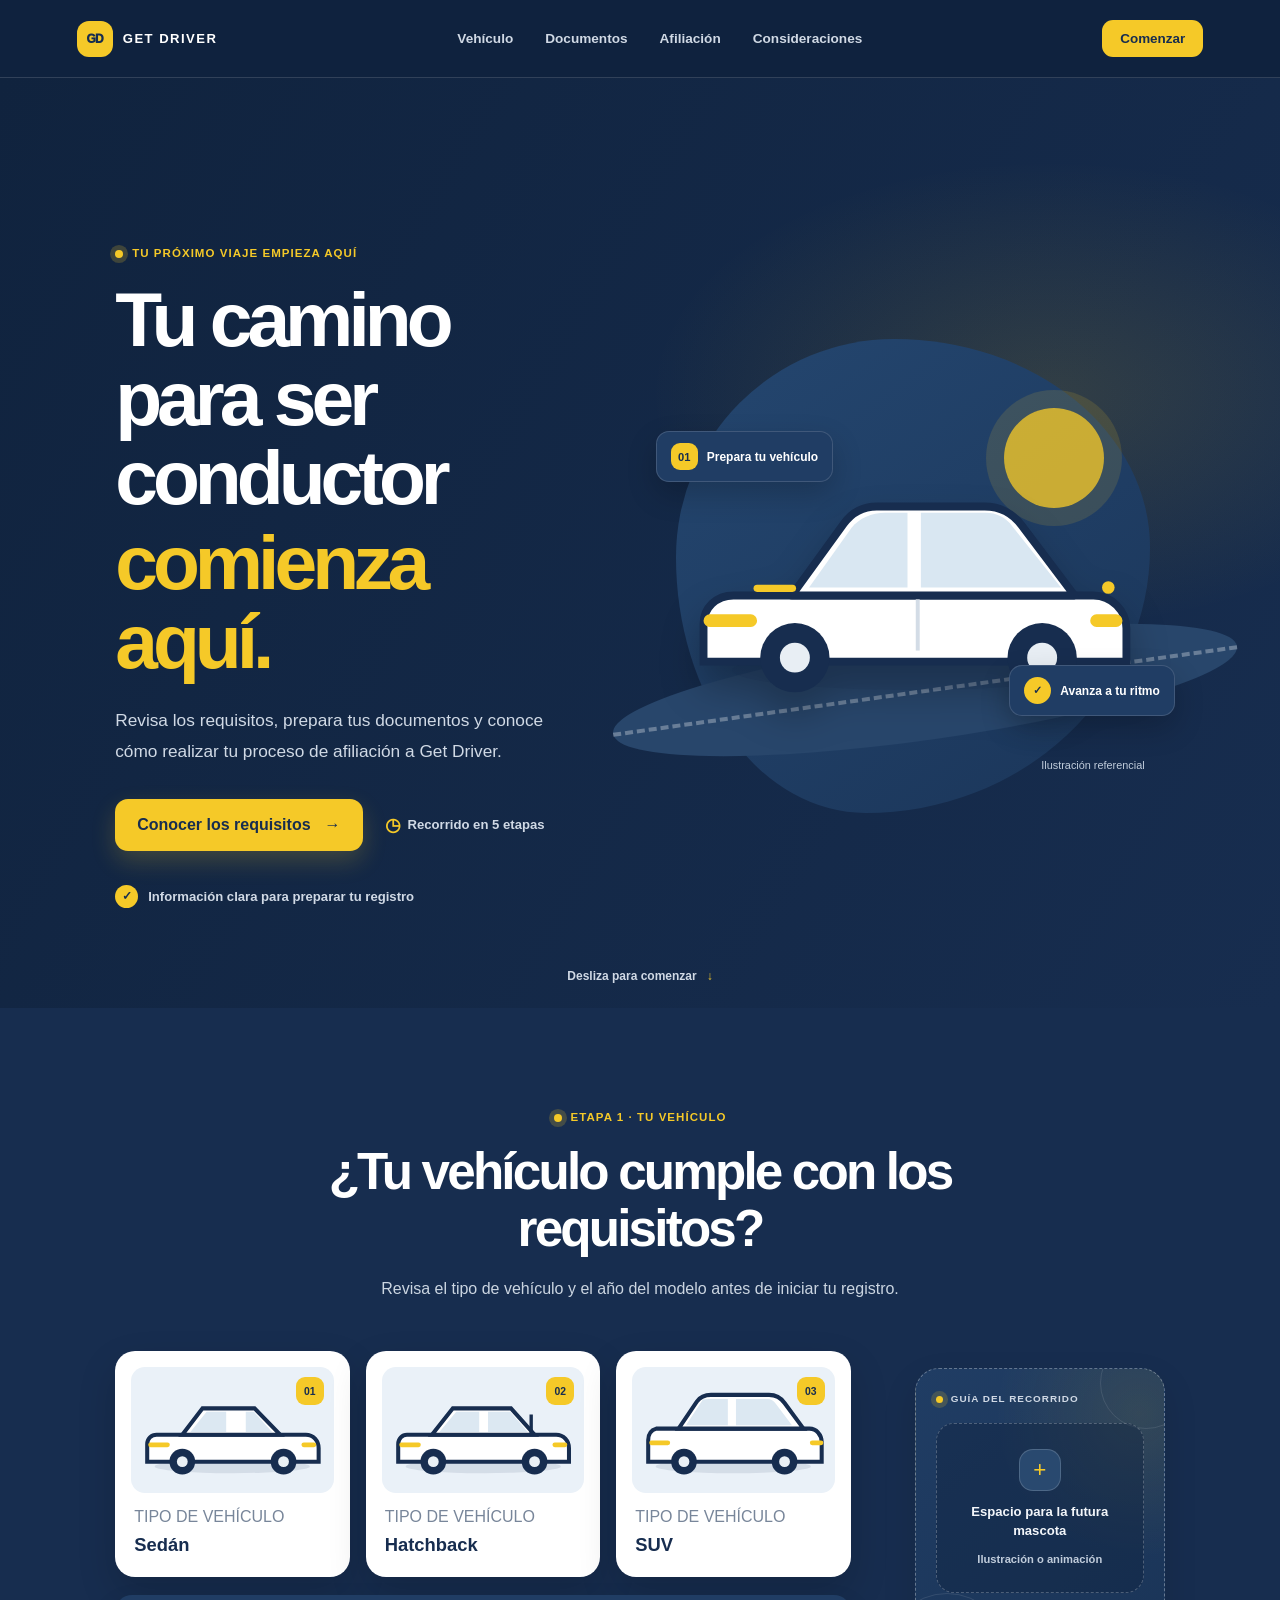
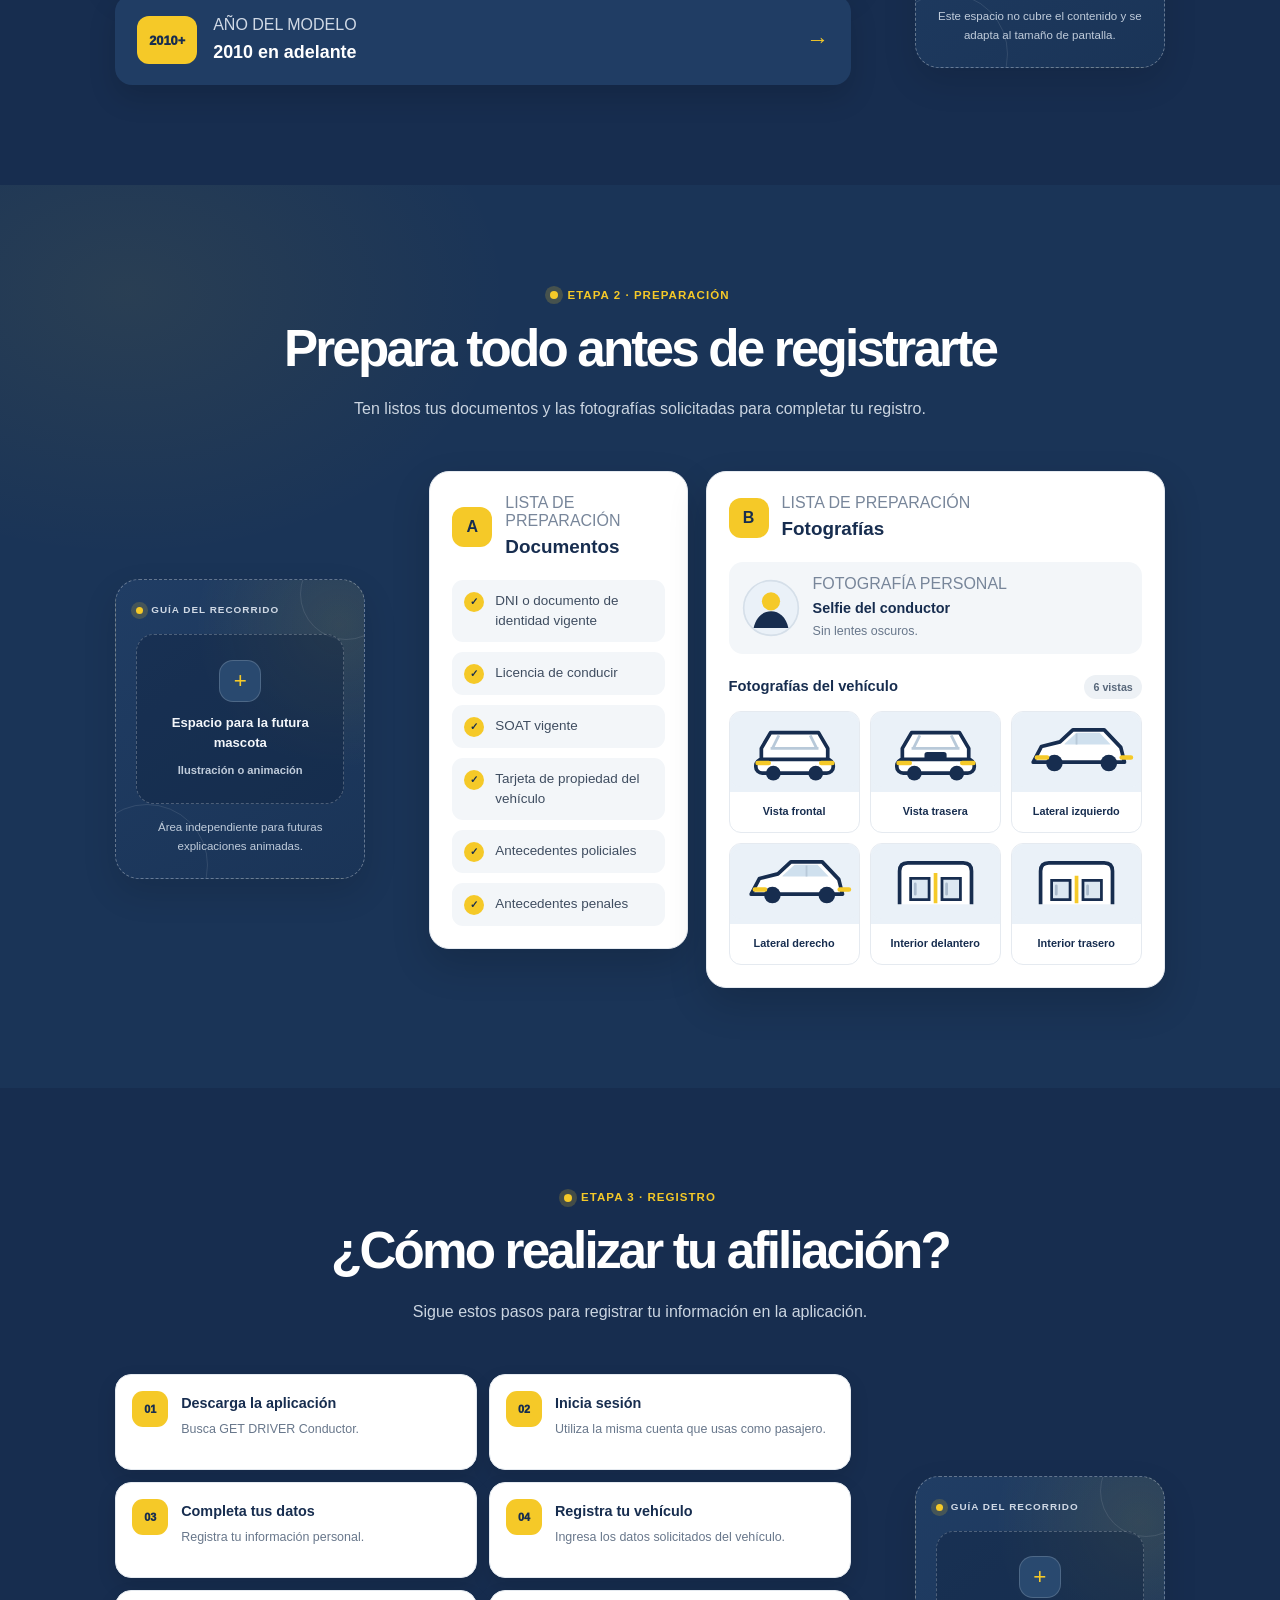
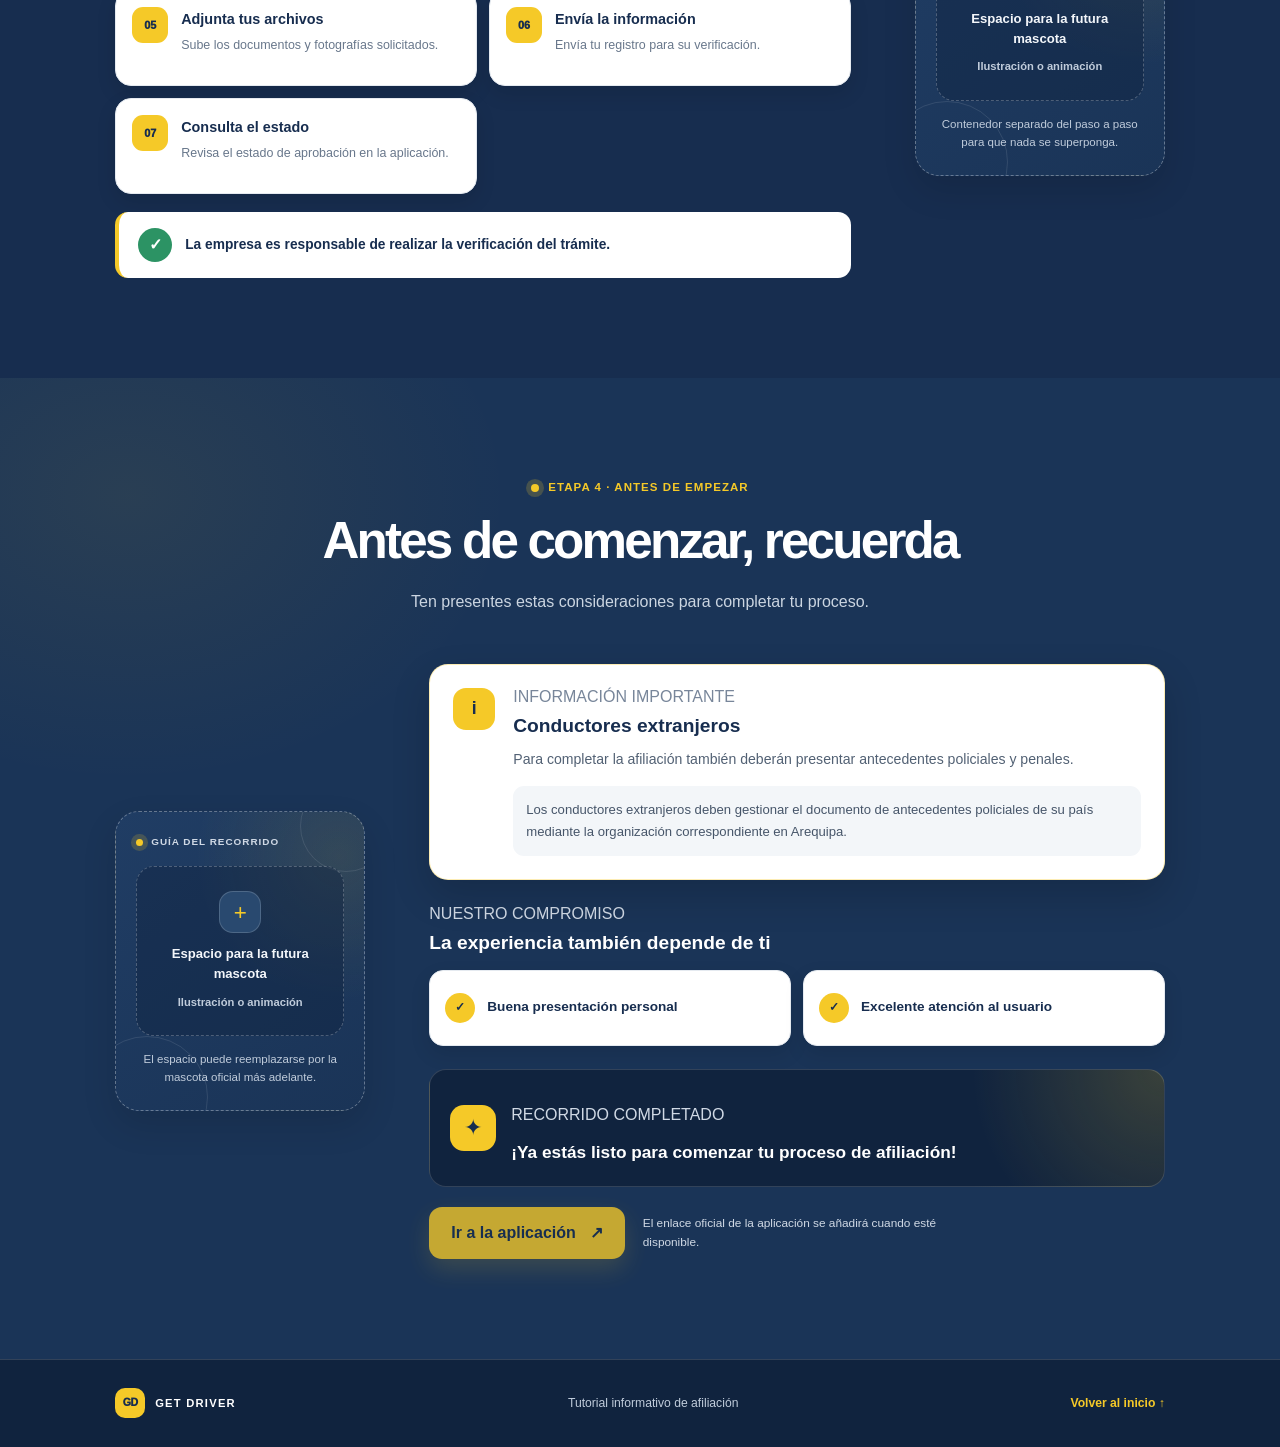
==== Get driver/index.html @ 7f40abf6 "Add files via upload" ====
<!DOCTYPE html>
<html lang="es">
<head>
    <meta charset="UTF-8">
    <meta name="viewport" content="width=device-width, initial-scale=1.0">
    <meta
        name="description"
        content="Conoce los requisitos y pasos para afiliarte como conductor de Get Driver."
    >
    <title>Conviértete en conductor | Get Driver</title>
    <link rel="stylesheet" href="styles.css">
    <script src="script.js" defer></script>
</head>
<body>
    <header class="site-header">
        <a class="brand" href="#inicio" aria-label="Get Driver, ir al inicio">
            <span class="brand-mark" aria-hidden="true">GD</span>
            <span class="brand-name">GET DRIVER</span>
        </a>

        <nav class="main-nav" aria-label="Navegación principal">
            <a href="#vehiculo">Vehículo</a>
            <a href="#preparacion">Documentos</a>
            <a href="#afiliacion">Afiliación</a>
            <a href="#recuerda">Consideraciones</a>
        </nav>

        <a class="header-cta" href="#inicio" data-start-link>Comenzar</a>

        <div class="reading-progress" aria-hidden="true">
            <div class="reading-progress-bar" id="readingProgressBar"></div>
        </div>
    </header>

    <main>
        <!-- Inicio -->
        <section class="hero section-anchor" id="inicio" data-stage="1">
            <div class="hero-background-shape hero-shape-one"></div>
            <div class="hero-background-shape hero-shape-two"></div>

            <div class="hero-content">
                <p class="eyebrow"><span class="eyebrow-dot"></span> TU PRÓXIMO VIAJE EMPIEZA AQUÍ</p>
                <h1>Tu camino para ser conductor <span>comienza aquí.</span></h1>
                <p class="hero-description">
                    Revisa los requisitos, prepara tus documentos y conoce cómo realizar
                    tu proceso de afiliación a Get Driver.
                </p>

                <div class="hero-actions">
                    <a class="button button-primary" href="#vehiculo">
                        Conocer los requisitos
                        <span aria-hidden="true">→</span>
                    </a>
                    <span class="hero-duration">
                        <span aria-hidden="true">◷</span>
                        Recorrido en 5 etapas
                    </span>
                </div>

                <div class="hero-trust">
                    <span class="trust-icon" aria-hidden="true">✓</span>
                    <span>Información clara para preparar tu registro</span>
                </div>
            </div>

            <div class="hero-art" aria-label="Ilustración simulada de un vehículo">
                <div class="hero-sun"></div>
                <div class="hero-road"></div>
                <div class="floating-label label-top">
                    <span class="label-icon" aria-hidden="true">01</span>
                    <span>Prepara tu vehículo</span>
                </div>

                <svg class="hero-car" viewBox="0 0 640 360" role="img" aria-labelledby="carTitle">
                    <title id="carTitle">Ilustración de automóvil para Get Driver</title>
                    <ellipse cx="320" cy="300" rx="230" ry="25" fill="#132744" opacity=".12"/>
                    <path d="M92 205h457c23 0 42 19 42 42v42H54v-48c0-20 16-36 38-36Z"
                          fill="#fff" stroke="#172D4F" stroke-width="10"/>
                    <path d="m166 205 66-91c10-14 25-22 42-22h137c19 0 36 9 47 24l67 89Z"
                          fill="#fff" stroke="#172D4F" stroke-width="10" stroke-linejoin="round"/>
                    <path d="m242 119-54 76h125v-95h-28c-18 0-33 7-43 19Z" fill="#D9E7F2"/>
                    <path d="M330 100v95h178l-62-78c-8-11-20-17-34-17Z" fill="#D9E7F2"/>
                    <path d="M62 237h52M553 237h25" stroke="#F5C928" stroke-width="16" stroke-linecap="round"/>
                    <path d="M326 210v65" stroke="#D3DCE6" stroke-width="5"/>
                    <circle cx="170" cy="284" r="44" fill="#172D4F"/>
                    <circle cx="170" cy="284" r="19" fill="#E8EEF4"/>
                    <circle cx="484" cy="284" r="44" fill="#172D4F"/>
                    <circle cx="484" cy="284" r="19" fill="#E8EEF4"/>
                    <path d="M122 196h45" stroke="#F5C928" stroke-width="9" stroke-linecap="round"/>
                    <circle cx="568" cy="195" r="8" fill="#F5C928"/>
                </svg>

                <div class="floating-label label-bottom">
                    <span class="label-check" aria-hidden="true">✓</span>
                    <span>Avanza a tu ritmo</span>
                </div>

                <span class="hero-image-note">Ilustración referencial</span>
            </div>

            <a class="scroll-hint" href="#vehiculo">
                Desliza para comenzar
                <span aria-hidden="true">↓</span>
            </a>
        </section>

        <!-- Etapa 2: Vehículo -->
        <section class="journey-section section-anchor" id="vehiculo" data-stage="2">
            <div class="section-heading">
                <p class="eyebrow"><span class="eyebrow-dot"></span> ETAPA 1 · TU VEHÍCULO</p>
                <h2>¿Tu vehículo cumple con los requisitos?</h2>
                <p>Revisa el tipo de vehículo y el año del modelo antes de iniciar tu registro.</p>
            </div>

            <div class="alternating-layout">
                <div class="section-main">
                    <div class="vehicle-grid">
                        <article class="vehicle-card">
                            <div class="vehicle-art vehicle-art-sedan">
                                <svg viewBox="0 0 300 150" role="img" aria-label="Ilustración de un sedán">
                                    <ellipse cx="150" cy="128" rx="115" ry="10" fill="#172D4F" opacity=".1"/>
                                    <path d="M38 81h221c11 0 19 9 19 20v20H24V95c0-8 6-14 14-14Z"
                                          fill="#fff" stroke="#172D4F" stroke-width="6"/>
                                    <path d="m76 81 30-39h77l38 39Z" fill="#fff" stroke="#172D4F" stroke-width="6"/>
                                    <path d="m112 47-24 30h53V47Zm58 0v30h39l-27-30Z" fill="#DCE8F2"/>
                                    <circle cx="76" cy="121" r="19" fill="#172D4F"/>
                                    <circle cx="226" cy="121" r="19" fill="#172D4F"/>
                                    <circle cx="76" cy="121" r="8" fill="#EAF0F5"/>
                                    <circle cx="226" cy="121" r="8" fill="#EAF0F5"/>
                                    <path d="M29 96h25m202 0h15" stroke="#F5C928" stroke-width="7" stroke-linecap="round"/>
                                </svg>
                            </div>
                            <div class="vehicle-card-copy">
                                <span class="card-kicker">TIPO DE VEHÍCULO</span>
                                <h3>Sedán</h3>
                            </div>
                            <span class="vehicle-card-index">01</span>
                        </article>

                        <article class="vehicle-card">
                            <div class="vehicle-art vehicle-art-hatchback">
                                <svg viewBox="0 0 300 150" role="img" aria-label="Ilustración de un hatchback">
                                    <ellipse cx="150" cy="128" rx="115" ry="10" fill="#172D4F" opacity=".1"/>
                                    <path d="M37 81h221c11 0 19 9 19 20v20H24V95c0-8 6-14 13-14Z"
                                          fill="#fff" stroke="#172D4F" stroke-width="6"/>
                                    <path d="m74 81 31-39h86l35 39Z" fill="#fff" stroke="#172D4F" stroke-width="6"/>
                                    <path d="m110 47-25 30h59V47Zm47 0v30h59l-26-30Z" fill="#DCE8F2"/>
                                    <path d="M221 51v31" stroke="#172D4F" stroke-width="5"/>
                                    <circle cx="76" cy="121" r="19" fill="#172D4F"/>
                                    <circle cx="226" cy="121" r="19" fill="#172D4F"/>
                                    <circle cx="76" cy="121" r="8" fill="#EAF0F5"/>
                                    <circle cx="226" cy="121" r="8" fill="#EAF0F5"/>
                                    <path d="M29 96h25m202 0h15" stroke="#F5C928" stroke-width="7" stroke-linecap="round"/>
                                </svg>
                            </div>
                            <div class="vehicle-card-copy">
                                <span class="card-kicker">TIPO DE VEHÍCULO</span>
                                <h3>Hatchback</h3>
                            </div>
                            <span class="vehicle-card-index">02</span>
                        </article>

                        <article class="vehicle-card">
                            <div class="vehicle-art vehicle-art-suv">
                                <svg viewBox="0 0 300 150" role="img" aria-label="Ilustración de una SUV">
                                    <ellipse cx="150" cy="128" rx="115" ry="10" fill="#172D4F" opacity=".1"/>
                                    <path d="M36 72h227c10 0 18 9 18 20v29H24V89c0-9 5-15 12-17Z"
                                          fill="#fff" stroke="#172D4F" stroke-width="6"/>
                                    <path d="m69 72 27-40c5-7 12-10 21-10h86c9 0 18 5 23 12l28 38Z"
                                          fill="#fff" stroke="#172D4F" stroke-width="6"/>
                                    <path d="m105 29-25 38h62V28h-17c-9 0-15 0-20 1Zm49-1v39h83l-24-32c-3-4-7-7-13-7Z"
                                          fill="#DCE8F2"/>
                                    <circle cx="77" cy="121" r="19" fill="#172D4F"/>
                                    <circle cx="226" cy="121" r="19" fill="#172D4F"/>
                                    <circle cx="77" cy="121" r="8" fill="#EAF0F5"/>
                                    <circle cx="226" cy="121" r="8" fill="#EAF0F5"/>
                                    <path d="M29 93h24m214 0h13" stroke="#F5C928" stroke-width="7" stroke-linecap="round"/>
                                </svg>
                            </div>
                            <div class="vehicle-card-copy">
                                <span class="card-kicker">TIPO DE VEHÍCULO</span>
                                <h3>SUV</h3>
                            </div>
                            <span class="vehicle-card-index">03</span>
                        </article>
                    </div>

                    <div class="year-requirement">
                        <span class="year-icon" aria-hidden="true">2010+</span>
                        <div>
                            <span class="card-kicker">AÑO DEL MODELO</span>
                            <strong>2010 en adelante</strong>
                        </div>
                        <span class="year-arrow" aria-hidden="true">→</span>
                    </div>
                </div>

                <aside class="mascot-slot mascot-right" aria-label="Espacio reservado para la futura mascota">
                    <div class="mascot-slot-topline">
                        <span class="slot-pulse"></span>
                        GUÍA DEL RECORRIDO
                    </div>
                    <div class="mascot-empty">
                        <span class="mascot-plus" aria-hidden="true">+</span>
                        <span>Espacio para la futura mascota</span>
                        <small>Ilustración o animación</small>
                    </div>
                    <p class="mascot-caption">Este espacio no cubre el contenido y se adapta al tamaño de pantalla.</p>
                </aside>
            </div>
        </section>

        <!-- Etapa 3: Documentos y fotografías -->
        <section class="journey-section section-anchor section-tinted" id="preparacion" data-stage="3">
            <div class="section-heading">
                <p class="eyebrow"><span class="eyebrow-dot"></span> ETAPA 2 · PREPARACIÓN</p>
                <h2>Prepara todo antes de registrarte</h2>
                <p>Ten listos tus documentos y las fotografías solicitadas para completar tu registro.</p>
            </div>

            <div class="alternating-layout layout-mascot-left">
                <aside class="mascot-slot mascot-left" aria-label="Espacio reservado para la futura mascota">
                    <div class="mascot-slot-topline">
                        <span class="slot-pulse"></span>
                        GUÍA DEL RECORRIDO
                    </div>
                    <div class="mascot-empty">
                        <span class="mascot-plus" aria-hidden="true">+</span>
                        <span>Espacio para la futura mascota</span>
                        <small>Ilustración o animación</small>
                    </div>
                    <p class="mascot-caption">Área independiente para futuras explicaciones animadas.</p>
                </aside>

                <div class="section-main">
                    <div class="preparation-grid">
                        <section class="info-card documents-card">
                            <div class="info-card-heading">
                                <span class="heading-number">A</span>
                                <div>
                                    <span class="card-kicker">LISTA DE PREPARACIÓN</span>
                                    <h3>Documentos</h3>
                                </div>
                            </div>

                            <ul class="document-list">
                                <li><span class="list-check" aria-hidden="true">✓</span>DNI o documento de identidad vigente</li>
                                <li><span class="list-check" aria-hidden="true">✓</span>Licencia de conducir</li>
                                <li><span class="list-check" aria-hidden="true">✓</span>SOAT vigente</li>
                                <li><span class="list-check" aria-hidden="true">✓</span>Tarjeta de propiedad del vehículo</li>
                                <li><span class="list-check" aria-hidden="true">✓</span>Antecedentes policiales</li>
                                <li><span class="list-check" aria-hidden="true">✓</span>Antecedentes penales</li>
                            </ul>
                        </section>

                        <section class="info-card photos-card">
                            <div class="info-card-heading">
                                <span class="heading-number">B</span>
                                <div>
                                    <span class="card-kicker">LISTA DE PREPARACIÓN</span>
                                    <h3>Fotografías</h3>
                                </div>
                            </div>

                            <div class="selfie-row">
                                <div class="selfie-illustration" aria-hidden="true">
                                    <svg viewBox="0 0 70 70">
                                        <circle cx="35" cy="35" r="33" fill="#EAF1F8"/>
                                        <circle cx="35" cy="27" r="11" fill="#F5C928"/>
                                        <path d="M14 59c3-13 11-20 21-20s18 7 21 20" fill="#172D4F"/>
                                        <circle cx="35" cy="35" r="33" fill="none" stroke="#D5DFE9" stroke-width="2"/>
                                      </svg>
                                </div>
                                <div>
                                    <span class="card-kicker">FOTOGRAFÍA PERSONAL</span>
                                    <strong>Selfie del conductor</strong>
                                    <p>Sin lentes oscuros.</p>
                                </div>
                            </div>

                            <div class="photo-heading">
                                <h4>Fotografías del vehículo</h4>
                                <span>6 vistas</span>
                            </div>

                            <div class="photo-grid">
                                <article class="photo-tile">
                                    <div class="photo-illustration">
                                        <svg viewBox="0 0 140 76" aria-hidden="true">
                                            <rect width="140" height="76" rx="12" fill="#EAF1F8"/>
                                            <path d="M34 52V34l10-17h52l10 17v18" fill="#fff" stroke="#172D4F" stroke-width="4" stroke-linejoin="round"/>
                                            <path d="M44 34h52M53 20l-7 14m41-14 7 14" stroke="#B8C9D9" stroke-width="3"/>
                                            <rect x="28" y="46" width="84" height="15" rx="7" fill="#fff" stroke="#172D4F" stroke-width="4"/>
                                            <circle cx="47" cy="61" r="8" fill="#172D4F"/>
                                            <circle cx="93" cy="61" r="8" fill="#172D4F"/>
                                            <path d="M30 50h12m69 0h-12" stroke="#F5C928" stroke-width="5" stroke-linecap="round"/>
                                        </svg>
                                    </div>
                                    <span>Vista frontal</span>
                                </article>

                                <article class="photo-tile">
                                    <div class="photo-illustration">
                                        <svg viewBox="0 0 140 76" aria-hidden="true">
                                            <rect width="140" height="76" rx="12" fill="#EAF1F8"/>
                                            <path d="M34 52V34l10-17h52l10 17v18" fill="#fff" stroke="#172D4F" stroke-width="4" stroke-linejoin="round"/>
                                            <path d="M44 34h52M53 20l-7 14m41-14 7 14" stroke="#B8C9D9" stroke-width="3"/>
                                            <rect x="28" y="46" width="84" height="15" rx="7" fill="#fff" stroke="#172D4F" stroke-width="4"/>
                                            <circle cx="47" cy="61" r="8" fill="#172D4F"/>
                                            <circle cx="93" cy="61" r="8" fill="#172D4F"/>
                                            <rect x="58" y="38" width="24" height="9" rx="3" fill="#172D4F"/>
                                            <path d="M30 50h12m69 0h-12" stroke="#F5C928" stroke-width="5" stroke-linecap="round"/>
                                        </svg>
                                    </div>
                                    <span>Vista trasera</span>
                                </article>

                                <article class="photo-tile">
                                    <div class="photo-illustration">
                                        <svg viewBox="0 0 140 76" aria-hidden="true">
                                            <rect width="140" height="76" rx="12" fill="#EAF1F8"/>
                                            <path d="m23 49 9-17 20-5 14-13h34l18 19 4 16H23Z" fill="#fff" stroke="#172D4F" stroke-width="4" stroke-linejoin="round"/>
                                            <path d="m57 29 13-12h25l12 13H57Z" fill="#CFE0EE"/>
                                            <path d="M70 18v12" stroke="#B8C9D9" stroke-width="2"/>
                                            <circle cx="46" cy="50" r="9" fill="#172D4F"/>
                                            <circle cx="105" cy="50" r="9" fill="#172D4F"/>
                                            <path d="M27 44h11m91 0h-10" stroke="#F5C928" stroke-width="5" stroke-linecap="round"/>
                                        </svg>
                                    </div>
                                    <span>Lateral izquierdo</span>
                                </article>

                                <article class="photo-tile">
                                    <div class="photo-illustration">
                                        <svg viewBox="0 0 140 76" aria-hidden="true">
                                            <rect width="140" height="76" rx="12" fill="#EAF1F8"/>
                                            <path d="m23 49 9-17 20-5 14-13h34l18 19 4 16H23Z" fill="#fff" stroke="#172D4F" stroke-width="4" stroke-linejoin="round"/>
                                            <path d="m57 29 13-12h25l12 13H57Z" fill="#CFE0EE"/>
                                            <path d="M83 18v12" stroke="#B8C9D9" stroke-width="2"/>
                                            <circle cx="46" cy="50" r="9" fill="#172D4F"/>
                                            <circle cx="105" cy="50" r="9" fill="#172D4F"/>
                                            <path d="M27 44h11m91 0h-10" stroke="#F5C928" stroke-width="5" stroke-linecap="round"/>
                                        </svg>
                                    </div>
                                    <span>Lateral derecho</span>
                                </article>

                                <article class="photo-tile">
                                    <div class="photo-illustration">
                                        <svg viewBox="0 0 140 76" aria-hidden="true">
                                            <rect width="140" height="76" rx="12" fill="#EAF1F8"/>
                                            <path d="M31 60V24q0-9 9-9h60q9 0 9 9v36" fill="#fff" stroke="#172D4F" stroke-width="4"/>
                                            <path d="M43 32h20v23H43zm34 0h20v23H77z" fill="#DCE8F2" stroke="#172D4F" stroke-width="3"/>
                                            <path d="M70 26v33" stroke="#F5C928" stroke-width="4"/>
                                            <path d="M48 38v11m34-11v11" stroke="#AABBCD" stroke-width="3" stroke-linecap="round"/>
                                        </svg>
                                    </div>
                                    <span>Interior delantero</span>
                                </article>

                                <article class="photo-tile">
                                    <div class="photo-illustration">
                                        <svg viewBox="0 0 140 76" aria-hidden="true">
                                            <rect width="140" height="76" rx="12" fill="#EAF1F8"/>
                                            <path d="M31 60V24q0-9 9-9h60q9 0 9 9v36" fill="#fff" stroke="#172D4F" stroke-width="4"/>
                                            <path d="M43 34h20v21H43zm34 0h20v21H77z" fill="#DCE8F2" stroke="#172D4F" stroke-width="3"/>
                                            <path d="M70 29v30" stroke="#F5C928" stroke-width="4"/>
                                            <path d="M48 40v9m34-9v9" stroke="#AABBCD" stroke-width="3" stroke-linecap="round"/>
                                        </svg>
                                    </div>
                                    <span>Interior trasero</span>
                                </article>
                            </div>
                        </section>
                    </div>
                </div>
            </div>
        </section>

        <!-- Etapa 4: Proceso -->
        <section class="journey-section section-anchor" id="afiliacion" data-stage="4">
            <div class="section-heading">
                <p class="eyebrow"><span class="eyebrow-dot"></span> ETAPA 3 · REGISTRO</p>
                <h2>¿Cómo realizar tu afiliación?</h2>
                <p>Sigue estos pasos para registrar tu información en la aplicación.</p>
            </div>

            <div class="alternating-layout">
                <div class="section-main">
                    <ol class="process-list">
                        <li>
                            <span class="process-number">01</span>
                            <div><h3>Descarga la aplicación</h3><p>Busca GET DRIVER Conductor.</p></div>
                        </li>
                        <li>
                            <span class="process-number">02</span>
                            <div><h3>Inicia sesión</h3><p>Utiliza la misma cuenta que usas como pasajero.</p></div>
                        </li>
                        <li>
                            <span class="process-number">03</span>
                            <div><h3>Completa tus datos</h3><p>Registra tu información personal.</p></div>
                        </li>
                        <li>
                            <span class="process-number">04</span>
                            <div><h3>Registra tu vehículo</h3><p>Ingresa los datos solicitados del vehículo.</p></div>
                        </li>
                        <li>
                            <span class="process-number">05</span>
                            <div><h3>Adjunta tus archivos</h3><p>Sube los documentos y fotografías solicitados.</p></div>
                        </li>
                        <li>
                            <span class="process-number">06</span>
                            <div><h3>Envía la información</h3><p>Envía tu registro para su verificación.</p></div>
                        </li>
                        <li>
                            <span class="process-number">07</span>
                            <div><h3>Consulta el estado</h3><p>Revisa el estado de aprobación en la aplicación.</p></div>
                        </li>
                    </ol>

                    <div class="verification-banner">
                        <span class="verification-icon" aria-hidden="true">✓</span>
                        <p>La empresa es responsable de realizar la verificación del trámite.</p>
                    </div>
                </div>

                <aside class="mascot-slot mascot-right" aria-label="Espacio reservado para la futura mascota">
                    <div class="mascot-slot-topline">
                        <span class="slot-pulse"></span>
                        GUÍA DEL RECORRIDO
                    </div>
                    <div class="mascot-empty">
                        <span class="mascot-plus" aria-hidden="true">+</span>
                        <span>Espacio para la futura mascota</span>
                        <small>Ilustración o animación</small>
                    </div>
                    <p class="mascot-caption">Contenedor separado del paso a paso para que nada se superponga.</p>
                </aside>
            </div>
        </section>

        <!-- Etapa 5: Consideraciones finales -->
        <section class="journey-section section-anchor section-tinted" id="recuerda" data-stage="5">
            <div class="section-heading">
                <p class="eyebrow"><span class="eyebrow-dot"></span> ETAPA 4 · ANTES DE EMPEZAR</p>
                <h2>Antes de comenzar, recuerda</h2>
                <p>Ten presentes estas consideraciones para completar tu proceso.</p>
            </div>

            <div class="alternating-layout layout-mascot-left">
                <aside class="mascot-slot mascot-left" aria-label="Espacio reservado para la futura mascota">
                    <div class="mascot-slot-topline">
                        <span class="slot-pulse"></span>
                        GUÍA DEL RECORRIDO
                    </div>
                    <div class="mascot-empty">
                        <span class="mascot-plus" aria-hidden="true">+</span>
                        <span>Espacio para la futura mascota</span>
                        <small>Ilustración o animación</small>
                    </div>
                    <p class="mascot-caption">El espacio puede reemplazarse por la mascota oficial más adelante.</p>
                </aside>

                <div class="section-main">
                    <section class="foreign-card">
                        <div class="foreign-card-icon" aria-hidden="true">i</div>
                        <div>
                            <span class="card-kicker">INFORMACIÓN IMPORTANTE</span>
                            <h3>Conductores extranjeros</h3>
                            <p>
                                Para completar la afiliación también deberán presentar antecedentes
                                policiales y penales.
                            </p>
                            <p class="foreign-note">
                                Los conductores extranjeros deben gestionar el documento de
                                antecedentes policiales de su país mediante la organización
                                correspondiente en Arequipa.
                            </p>
                        </div>
                    </section>

                    <section class="commitment-section">
                        <span class="card-kicker">NUESTRO COMPROMISO</span>
                        <h3>La experiencia también depende de ti</h3>
                        <div class="commitment-grid">
                            <div class="commitment-card">
                                <span class="commitment-check" aria-hidden="true">✓</span>
                                <span>Buena presentación personal</span>
                            </div>
                            <div class="commitment-card">
                                <span class="commitment-check" aria-hidden="true">✓</span>
                                <span>Excelente atención al usuario</span>
                            </div>
                        </div>
                    </section>

                    <div class="finish-card">
                        <div class="finish-icon" aria-hidden="true">✦</div>
                        <div>
                            <p class="card-kicker">RECORRIDO COMPLETADO</p>
                            <h3>¡Ya estás listo para comenzar tu proceso de afiliación!</h3>
                        </div>
                    </div>

                    <div class="app-action">
                        <button class="button button-primary app-button" id="appButton" type="button">
                            Ir a la aplicación
                            <span aria-hidden="true">↗</span>
                        </button>
                        <p id="appStatus" class="app-status" aria-live="polite">
                            El enlace oficial de la aplicación se añadirá cuando esté disponible.
                        </p>
                    </div>
                </div>
            </div>
        </section>
    </main>

    <footer class="site-footer">
        <a class="brand footer-brand" href="#inicio" aria-label="Get Driver, volver al inicio">
            <span class="brand-mark" aria-hidden="true">GD</span>
            <span class="brand-name">GET DRIVER</span>
        </a>
        <span>Tutorial informativo de afiliación</span>
        <a href="#inicio" class="back-to-top">Volver al inicio ↑</a>
    </footer>
</body>
</html>
---- Get driver/styles.css ----
:root {
    --navy: #172D4F;
    --navy-deep: #10233E;
    --navy-light: #203D64;
    --yellow: #F5C928;
    --white: #FFFFFF;
    --canvas-blue: #172D4F;
    --card-blue: #203D64;
    --line-light: rgba(255, 255, 255, 0.14);
    --line-dark: #E5EAF0;
    --text-dark: #334155;
    --text-muted: #68778B;
    --text-on-blue: #F3F6FA;
    --muted-on-blue: #C0CCDB;
    --green: #2C9364;
    --shadow-light: 0 16px 38px rgba(0, 0, 0, 0.16);
    --radius: 20px;
}

* {
    box-sizing: border-box;
}

html {
    scroll-behavior: smooth;
    scroll-padding-top: 90px;
}

body {
    margin: 0;
    color: var(--text-on-blue);
    background: var(--canvas-blue);
    font-family: Inter, "Segoe UI", Arial, sans-serif;
    -webkit-font-smoothing: antialiased;
}

button,
a {
    font: inherit;
}

a {
    color: inherit;
}

button {
    cursor: pointer;
}

/* Navegación superior */
.site-header {
    position: sticky;
    z-index: 20;
    top: 0;
    height: 78px;
    display: flex;
    align-items: center;
    justify-content: space-between;
    gap: 24px;
    padding: 0 clamp(20px, 6vw, 88px);
    border-bottom: 1px solid var(--line-light);
    background: rgba(16, 35, 62, 0.96);
    backdrop-filter: blur(16px);
}

.brand {
    display: inline-flex;
    align-items: center;
    gap: 10px;
    color: var(--white);
    text-decoration: none;
}

.brand-mark {
    width: 36px;
    height: 36px;
    display: grid;
    place-items: center;
    border-radius: 12px;
    color: var(--navy);
    background: var(--yellow);
    font-size: 0.75rem;
    font-weight: 950;
    letter-spacing: -0.05em;
}

.brand-name {
    font-size: 0.82rem;
    font-weight: 900;
    letter-spacing: 0.11em;
}

.main-nav {
    display: flex;
    align-items: center;
    gap: clamp(16px, 2.5vw, 36px);
}

.main-nav a {
    color: #D0D9E5;
    font-size: 0.85rem;
    font-weight: 700;
    text-decoration: none;
    transition: color 0.2s ease;
}

.main-nav a:hover,
.main-nav a:focus-visible {
    color: var(--yellow);
}

.header-cta {
    padding: 11px 18px;
    border-radius: 11px;
    color: var(--navy);
    background: var(--yellow);
    font-size: 0.84rem;
    font-weight: 850;
    text-decoration: none;
    transition: transform 0.2s ease, box-shadow 0.2s ease;
}

.header-cta:hover {
    transform: translateY(-2px);
    box-shadow: 0 8px 18px rgba(245, 201, 40, 0.28);
}

.reading-progress {
    position: absolute;
    right: 0;
    bottom: -1px;
    left: 0;
    height: 3px;
}

.reading-progress-bar {
    width: 0;
    height: 100%;
    background: var(--yellow);
    transition: width 0.15s linear;
}

/* Portada */
.hero {
    position: relative;
    min-height: 640px;
    display: grid;
    grid-template-columns: minmax(0, 0.95fr) minmax(400px, 1.05fr);
    align-items: center;
    gap: clamp(36px, 7vw, 100px);
    overflow: hidden;
    padding: 76px clamp(24px, 9vw, 132px) 100px;
    background:
        radial-gradient(ellipse at 82% 34%, rgba(245, 201, 40, 0.13), transparent 25rem),
        linear-gradient(120deg, var(--navy-deep), var(--navy));
}

.hero-content {
    position: relative;
    z-index: 2;
    max-width: 600px;
}

.eyebrow {
    display: inline-flex;
    align-items: center;
    gap: 9px;
    margin: 0 0 18px;
    color: var(--yellow);
    font-size: 0.72rem;
    font-weight: 900;
    letter-spacing: 0.09em;
    line-height: 1.5;
}

.eyebrow-dot {
    width: 8px;
    height: 8px;
    flex: 0 0 8px;
    border-radius: 50%;
    background: var(--yellow);
    box-shadow: 0 0 0 5px rgba(245, 201, 40, 0.2);
}

.hero h1 {
    max-width: 650px;
    margin: 0;
    color: var(--white);
    font-size: clamp(3rem, 6vw, 5.4rem);
    font-weight: 850;
    letter-spacing: -0.065em;
    line-height: 1.03;
}

.hero h1 span {
    display: block;
    margin-top: 5px;
    color: var(--yellow);
}

.hero-description {
    max-width: 485px;
    margin: 24px 0 0;
    color: #D0D9E5;
    font-size: 1.08rem;
    line-height: 1.8;
}

.hero-actions {
    display: flex;
    align-items: center;
    flex-wrap: wrap;
    gap: 22px;
    margin-top: 32px;
}

.button {
    min-height: 52px;
    display: inline-flex;
    align-items: center;
    justify-content: center;
    gap: 14px;
    padding: 0 22px;
    border: 0;
    border-radius: 13px;
    font-weight: 850;
    text-decoration: none;
    transition: transform 0.2s ease, box-shadow 0.2s ease, background 0.2s ease;
}

.button:hover {
    transform: translateY(-2px);
}

.button:focus-visible,
.header-cta:focus-visible,
.main-nav a:focus-visible,
.back-to-top:focus-visible {
    outline: 3px solid rgba(245, 201, 40, 0.75);
    outline-offset: 4px;
}

.button-primary {
    color: var(--navy);
    background: var(--yellow);
    box-shadow: 0 10px 24px rgba(245, 201, 40, 0.2);
}

.button-primary:hover {
    background: #FFD947;
    box-shadow: 0 14px 28px rgba(245, 201, 40, 0.3);
}

.hero-duration {
    display: inline-flex;
    align-items: center;
    gap: 7px;
    color: #D0D9E5;
    font-size: 0.82rem;
    font-weight: 700;
}

.hero-duration span {
    color: var(--yellow);
    font-size: 1.15rem;
}

.hero-trust {
    display: flex;
    align-items: center;
    gap: 10px;
    margin-top: 34px;
    color: #D0D9E5;
    font-size: 0.82rem;
    font-weight: 650;
    line-height: 1.5;
}

.trust-icon {
    width: 23px;
    height: 23px;
    flex: 0 0 23px;
    display: grid;
    place-items: center;
    border-radius: 50%;
    color: var(--navy);
    background: var(--yellow);
    font-size: 0.76rem;
    font-weight: 900;
}

/* Ilustración de portada */
.hero-art {
    position: relative;
    min-height: 390px;
    display: flex;
    align-items: center;
    justify-content: center;
    isolation: isolate;
}

.hero-art::before {
    content: "";
    position: absolute;
    z-index: -1;
    width: min(94%, 520px);
    aspect-ratio: 1;
    border-radius: 46% 54% 60% 40% / 46% 44% 56% 54%;
    background: linear-gradient(145deg, #24466F, #1B365A);
}

.hero-sun {
    position: absolute;
    top: 7%;
    right: 12%;
    width: 100px;
    height: 100px;
    border-radius: 50%;
    background: rgba(245, 201, 40, 0.8);
    box-shadow: 0 0 0 18px rgba(245, 201, 40, 0.13);
}

.hero-road {
    position: absolute;
    right: -15%;
    bottom: 8%;
    left: -10%;
    height: 100px;
    border-radius: 50%;
    background: #28466B;
    transform: rotate(-8deg);
}

.hero-road::after {
    content: "";
    position: absolute;
    top: 49px;
    right: 0;
    left: 0;
    border-top: 4px dashed rgba(255, 255, 255, 0.3);
}

.hero-car {
    position: relative;
    z-index: 1;
    width: min(115%, 620px);
    filter: drop-shadow(0 22px 18px rgba(0, 0, 0, 0.25));
    animation: carFloat 4s ease-in-out infinite;
}

@keyframes carFloat {
    0%,
    100% {
        transform: translateY(0);
    }

    50% {
        transform: translateY(-8px);
    }
}

.floating-label {
    position: absolute;
    z-index: 2;
    display: flex;
    align-items: center;
    gap: 9px;
    padding: 11px 14px;
    border: 1px solid rgba(255, 255, 255, 0.14);
    border-radius: 13px;
    color: var(--white);
    background: #203D64;
    box-shadow: 0 12px 30px rgba(0, 0, 0, 0.2);
    font-size: 0.75rem;
    font-weight: 800;
}

.label-top {
    top: 13%;
    left: -1%;
}

.label-bottom {
    right: -2%;
    bottom: 14%;
}

.label-icon,
.label-check {
    width: 27px;
    height: 27px;
    display: grid;
    place-items: center;
    border-radius: 9px;
    color: var(--navy);
    background: var(--yellow);
    font-size: 0.7rem;
    font-weight: 900;
}

.label-check {
    border-radius: 50%;
}

.hero-image-note {
    position: absolute;
    right: 4%;
    bottom: 0;
    color: #C0CCDB;
    font-size: 0.68rem;
}

.scroll-hint {
    position: absolute;
    bottom: 25px;
    left: 50%;
    display: flex;
    align-items: center;
    gap: 10px;
    color: #D0D9E5;
    font-size: 0.75rem;
    font-weight: 700;
    text-decoration: none;
    transform: translateX(-50%);
}

.scroll-hint span {
    color: var(--yellow);
    animation: arrowBounce 1.4s ease-in-out infinite;
}

@keyframes arrowBounce {
    50% {
        transform: translateY(4px);
    }
}

/* Secciones del recorrido */
.journey-section {
    padding: 100px clamp(24px, 9vw, 132px);
    scroll-margin-top: 76px;
    background: var(--navy);
}

.section-tinted {
    background:
        radial-gradient(ellipse at 10% 12%, rgba(245, 201, 40, 0.07), transparent 24rem),
        #1A3457;
}

.section-heading {
    max-width: 720px;
    margin: 0 auto 48px;
    text-align: center;
}

.section-heading .eyebrow {
    margin-bottom: 16px;
}

.section-heading h2 {
    margin: 0;
    color: var(--white);
    font-size: clamp(2.1rem, 4vw, 3.4rem);
    font-weight: 850;
    letter-spacing: -0.055em;
    line-height: 1.12;
}

.section-heading > p:last-child {
    max-width: 610px;
    margin: 18px auto 0;
    color: #CBD5E1;
    font-size: 1rem;
    line-height: 1.75;
}

.alternating-layout {
    display: grid;
    grid-template-columns: minmax(0, 1fr) minmax(245px, 0.34fr);
    align-items: center;
    gap: clamp(28px, 5vw, 68px);
}

.layout-mascot-left {
    grid-template-columns: minmax(245px, 0.34fr) minmax(0, 1fr);
}

.section-main {
    min-width: 0;
}

/* Tarjetas de vehículos */
.vehicle-grid {
    display: grid;
    grid-template-columns: repeat(3, minmax(0, 1fr));
    gap: 16px;
}

.vehicle-card {
    position: relative;
    min-width: 0;
    overflow: hidden;
    padding: 15px;
    border: 1px solid var(--line-light);
    border-radius: var(--radius);
    background: var(--white);
    box-shadow: var(--shadow-light);
    transition: transform 0.22s ease, box-shadow 0.22s ease;
}

.vehicle-card:hover {
    transform: translateY(-5px);
    box-shadow: 0 22px 44px rgba(0, 0, 0, 0.22);
}

.vehicle-art {
    min-height: 126px;
    display: grid;
    place-items: center;
    overflow: hidden;
    border-radius: 14px;
    background: #EAF1F8;
}

.vehicle-art svg {
    width: 100%;
    max-height: 130px;
    overflow: visible;
}

.vehicle-card-copy {
    padding: 15px 3px 4px;
}

.vehicle-card-copy .card-kicker {
    color: #78869A;
}

.vehicle-card h3 {
    margin: 7px 0 0;
    color: var(--navy);
    font-size: 1.15rem;
    line-height: 1.3;
}

.vehicle-card-index {
    position: absolute;
    top: 25px;
    right: 25px;
    width: 28px;
    height: 28px;
    display: grid;
    place-items: center;
    border-radius: 9px;
    color: var(--navy);
    background: var(--yellow);
    font-size: 0.65rem;
    font-weight: 900;
}

.year-requirement {
    min-height: 90px;
    display: flex;
    align-items: center;
    gap: 16px;
    margin-top: 18px;
    padding: 17px 22px;
    border-radius: 17px;
    color: var(--white);
    background: #203D64;
    box-shadow: 0 13px 28px rgba(0, 0, 0, 0.14);
}

.year-icon {
    min-width: 60px;
    height: 48px;
    display: grid;
    place-items: center;
    border-radius: 12px;
    color: var(--navy);
    background: var(--yellow);
    font-size: 0.8rem;
    font-weight: 950;
}

.year-requirement .card-kicker {
    color: #D0D9E5;
}

.year-requirement strong {
    display: block;
    margin-top: 6px;
    color: var(--white);
    font-size: 1.12rem;
    line-height: 1.4;
}

.year-arrow {
    margin-left: auto;
    color: var(--yellow);
    font-size: 1.4rem;
}

/* Espacios independientes para la futura mascota */
.mascot-slot {
    position: relative;
    min-height: 300px;
    display: flex;
    flex-direction: column;
    justify-content: center;
    padding: 20px;
    overflow: hidden;
    border: 1px dashed rgba(255, 255, 255, 0.32);
    border-radius: 24px;
    background:
        radial-gradient(circle at 90% 15%, rgba(245, 201, 40, 0.1), transparent 9rem),
        linear-gradient(145deg, #203D64, #1A3457);
    box-shadow: 0 14px 34px rgba(0, 0, 0, 0.12);
}

.mascot-slot::before,
.mascot-slot::after {
    content: "";
    position: absolute;
    z-index: 0;
    width: 90px;
    height: 90px;
    border: 1px solid rgba(255, 255, 255, 0.1);
    border-radius: 50%;
    pointer-events: none;
}

.mascot-slot::before {
    top: -32px;
    right: -28px;
}

.mascot-slot::after {
    bottom: -48px;
    left: -30px;
    width: 120px;
    height: 120px;
}

.mascot-slot-topline,
.mascot-empty,
.mascot-caption {
    position: relative;
    z-index: 1;
}

.mascot-slot-topline {
    display: flex;
    align-items: center;
    gap: 8px;
    color: #D0D9E5;
    font-size: 0.62rem;
    font-weight: 900;
    letter-spacing: 0.1em;
    line-height: 1.5;
}

.slot-pulse {
    width: 7px;
    height: 7px;
    flex: 0 0 7px;
    border-radius: 50%;
    background: var(--yellow);
    box-shadow: 0 0 0 5px rgba(245, 201, 40, 0.18);
}

.mascot-empty {
    min-height: 170px;
    display: flex;
    flex-direction: column;
    align-items: center;
    justify-content: center;
    gap: 11px;
    margin-top: 16px;
    padding: 18px;
    border: 1px dashed rgba(255, 255, 255, 0.24);
    border-radius: 18px;
    color: #F3F6FA;
    background: rgba(16, 35, 62, 0.42);
    text-align: center;
    font-size: 0.82rem;
    font-weight: 750;
    line-height: 1.5;
}

.mascot-plus {
    width: 42px;
    height: 42px;
    display: grid;
    place-items: center;
    border: 1px solid rgba(255, 255, 255, 0.17);
    border-radius: 14px;
    color: var(--yellow);
    background: #29496F;
    font-size: 1.4rem;
    font-weight: 400;
}

.mascot-empty small {
    color: #C0CCDB;
    font-size: 0.7rem;
    font-weight: 600;
    line-height: 1.4;
}

.mascot-caption {
    margin: 14px 0 0;
    color: #C0CCDB;
    font-size: 0.72rem;
    line-height: 1.6;
    text-align: center;
}

/* Documentos y fotografías */
.preparation-grid {
    display: grid;
    grid-template-columns: minmax(225px, 0.72fr) minmax(340px, 1.28fr);
    align-items: start;
    gap: 18px;
}

.info-card {
    min-width: 0;
    padding: 22px;
    border: 1px solid var(--line-dark);
    border-radius: var(--radius);
    color: var(--text-dark);
    background: var(--white);
    box-shadow: var(--shadow-light);
}

.info-card-heading {
    display: flex;
    align-items: center;
    gap: 13px;
    margin-bottom: 20px;
}

.heading-number {
    width: 40px;
    height: 40px;
    display: grid;
    flex: 0 0 40px;
    place-items: center;
    border-radius: 12px;
    color: var(--navy);
    background: var(--yellow);
    font-weight: 900;
}

.info-card-heading .card-kicker {
    color: #78869A;
}

.info-card-heading h3 {
    margin: 5px 0 0;
    color: var(--navy);
    font-size: 1.18rem;
    line-height: 1.3;
}

.document-list {
    display: grid;
    gap: 10px;
    margin: 0;
    padding: 0;
    list-style: none;
}

.document-list li {
    display: flex;
    align-items: flex-start;
    gap: 11px;
    padding: 11px 12px;
    border-radius: 11px;
    color: #3F4D60;
    background: #F3F6F9;
    font-size: 0.84rem;
    line-height: 1.5;
}

.list-check {
    width: 20px;
    height: 20px;
    display: grid;
    flex: 0 0 20px;
    place-items: center;
    margin-top: 1px;
    border-radius: 50%;
    color: var(--navy);
    background: var(--yellow);
    font-size: 0.65rem;
    font-weight: 900;
}

.selfie-row {
    display: flex;
    align-items: center;
    gap: 13px;
    padding: 13px;
    border-radius: 14px;
    background: #F3F6F9;
}

.selfie-illustration {
    width: 58px;
    height: 58px;
    flex: 0 0 58px;
}

.selfie-illustration svg {
    width: 100%;
    height: 100%;
}

.selfie-row .card-kicker {
    color: #78869A;
}

.selfie-row strong {
    display: block;
    margin-top: 5px;
    color: var(--navy);
    font-size: 0.9rem;
    line-height: 1.4;
}

.selfie-row p {
    margin: 4px 0 0;
    color: var(--text-muted);
    font-size: 0.78rem;
    line-height: 1.5;
}

.photo-heading {
    display: flex;
    align-items: center;
    justify-content: space-between;
    gap: 10px;
    margin: 21px 0 12px;
}

.photo-heading h4 {
    margin: 0;
    color: var(--navy);
    font-size: 0.92rem;
    line-height: 1.4;
}

.photo-heading > span {
    padding: 6px 9px;
    border-radius: 99px;
    color: #58677A;
    background: #EDF1F5;
    font-size: 0.67rem;
    font-weight: 800;
    white-space: nowrap;
}

.photo-grid {
    display: grid;
    grid-template-columns: repeat(3, minmax(0, 1fr));
    gap: 10px;
}

.photo-tile {
    min-width: 0;
    overflow: hidden;
    border: 1px solid #E5EAF0;
    border-radius: 12px;
    background: var(--white);
}

.photo-illustration {
    height: 80px;
    overflow: hidden;
    background: #EAF1F8;
}

.photo-illustration svg {
    width: 100%;
    height: 100%;
    object-fit: cover;
}

.photo-tile > span {
    min-height: 40px;
    display: grid;
    place-items: center;
    padding: 6px 5px;
    color: var(--navy);
    font-size: 0.68rem;
    font-weight: 800;
    line-height: 1.35;
    text-align: center;
}

/* Pasos de afiliación */
.process-list {
    display: grid;
    grid-template-columns: repeat(2, minmax(0, 1fr));
    gap: 12px;
    margin: 0;
    padding: 0;
    list-style: none;
}

.process-list li {
    min-height: 96px;
    display: flex;
    align-items: flex-start;
    gap: 13px;
    padding: 16px;
    border: 1px solid var(--line-dark);
    border-radius: 16px;
    color: var(--text-dark);
    background: var(--white);
    box-shadow: 0 8px 20px rgba(0, 0, 0, 0.11);
    transition: transform 0.2s ease, border-color 0.2s ease;
}

.process-list li:hover {
    transform: translateY(-3px);
    border-color: var(--yellow);
}

.process-number {
    width: 36px;
    height: 36px;
    display: grid;
    flex: 0 0 36px;
    place-items: center;
    border-radius: 11px;
    color: var(--navy);
    background: var(--yellow);
    font-size: 0.68rem;
    font-weight: 950;
}

.process-list li > div {
    min-width: 0;
    padding-top: 2px;
}

.process-list h3 {
    margin: 0 0 7px;
    color: var(--navy);
    font-size: 0.9rem;
    line-height: 1.4;
}

.process-list p {
    margin: 0;
    color: var(--text-muted);
    font-size: 0.78rem;
    line-height: 1.55;
}

.verification-banner {
    display: flex;
    align-items: center;
    gap: 13px;
    margin-top: 18px;
    padding: 16px 19px;
    border-left: 4px solid var(--yellow);
    border-radius: 13px;
    color: var(--text-dark);
    background: var(--white);
}

.verification-banner p {
    margin: 0;
    color: var(--navy);
    font-size: 0.86rem;
    font-weight: 750;
    line-height: 1.6;
}

.verification-icon {
    width: 34px;
    height: 34px;
    display: grid;
    flex: 0 0 34px;
    place-items: center;
    border-radius: 50%;
    color: var(--white);
    background: var(--green);
    font-weight: 900;
}

/* Consideraciones finales */
.foreign-card {
    display: grid;
    grid-template-columns: 44px minmax(0, 1fr);
    gap: 16px;
    padding: 23px;
    border: 1px solid rgba(245, 201, 40, 0.35);
    border-radius: 19px;
    color: var(--text-dark);
    background: var(--white);
    box-shadow: var(--shadow-light);
}

.foreign-card-icon {
    width: 42px;
    height: 42px;
    display: grid;
    place-items: center;
    border-radius: 13px;
    color: var(--navy);
    background: var(--yellow);
    font-size: 1.1rem;
    font-weight: 900;
}

.foreign-card .card-kicker {
    color: #78869A;
}

.foreign-card h3,
.commitment-section h3 {
    margin: 7px 0 10px;
    color: var(--navy);
    font-size: 1.2rem;
    line-height: 1.35;
}

.foreign-card p {
    margin: 0;
    color: #526174;
    font-size: 0.88rem;
    line-height: 1.7;
}

.foreign-card .foreign-note {
    margin-top: 14px;
    padding: 13px;
    border-radius: 11px;
    color: #465569;
    background: #F3F6F9;
    font-size: 0.82rem;
    line-height: 1.65;
}

.commitment-section {
    margin-top: 25px;
}

.commitment-section > .card-kicker {
    color: #D0D9E5;
}

.commitment-section h3 {
    color: var(--white);
    margin-bottom: 14px;
}

.commitment-grid {
    display: grid;
    grid-template-columns: repeat(2, minmax(0, 1fr));
    gap: 12px;
}

.commitment-card {
    min-height: 76px;
    display: flex;
    align-items: center;
    gap: 12px;
    padding: 15px;
    border: 1px solid var(--line-dark);
    border-radius: 14px;
    color: var(--navy);
    background: var(--white);
    font-size: 0.85rem;
    font-weight: 800;
    line-height: 1.5;
    box-shadow: 0 8px 20px rgba(0, 0, 0, 0.1);
}

.commitment-check {
    width: 30px;
    height: 30px;
    display: grid;
    flex: 0 0 30px;
    place-items: center;
    border-radius: 50%;
    color: var(--navy);
    background: var(--yellow);
    font-size: 0.72rem;
    font-weight: 900;
}

.finish-card {
    display: flex;
    align-items: center;
    gap: 15px;
    margin-top: 23px;
    padding: 20px;
    border: 1px solid var(--line-light);
    border-radius: 17px;
    color: var(--white);
    background:
        radial-gradient(circle at 100% 0, rgba(245, 201, 40, 0.18), transparent 12rem),
        #10233E;
}

.finish-icon {
    width: 46px;
    height: 46px;
    display: grid;
    flex: 0 0 46px;
    place-items: center;
    border-radius: 14px;
    color: var(--navy);
    background: var(--yellow);
    font-size: 1.35rem;
}

.finish-card .card-kicker {
    color: #D0D9E5;
}

.finish-card h3 {
    margin: 6px 0 0;
    color: var(--white);
    font-size: 1.08rem;
    line-height: 1.5;
}

.app-action {
    display: flex;
    align-items: center;
    flex-wrap: wrap;
    gap: 13px 18px;
    margin-top: 20px;
}

.app-button {
    cursor: not-allowed;
    opacity: 0.78;
}

.app-button:hover {
    transform: none;
}

.app-status {
    max-width: 300px;
    margin: 0;
    color: #D0D9E5;
    font-size: 0.74rem;
    line-height: 1.6;
}

/* Pie */
.site-footer {
    min-height: 88px;
    display: flex;
    align-items: center;
    justify-content: space-between;
    gap: 18px;
    padding: 18px clamp(24px, 9vw, 132px);
    border-top: 1px solid var(--line-light);
    color: #C0CCDB;
    background: var(--navy-deep);
    font-size: 0.76rem;
    line-height: 1.5;
}

.footer-brand .brand-mark {
    width: 30px;
    height: 30px;
    border-radius: 10px;
    font-size: 0.66rem;
}

.footer-brand .brand-name {
    font-size: 0.7rem;
}

.back-to-top {
    color: var(--yellow);
    font-weight: 800;
    text-decoration: none;
}

/* Animaciones de aparición activadas desde script.js */
.js-reveal {
    opacity: 0;
    transform: translateY(18px);
    transition:
        opacity 0.65s ease,
        transform 0.65s ease;
}

.js-reveal.is-visible {
    opacity: 1;
    transform: translateY(0);
}

/* Mascota: aparece desde la derecha dentro de su propia columna. */
.mascot-slot.js-reveal {
    transform: translateX(48px);
}

.mascot-slot.js-reveal.is-visible {
    transform: translateX(0);
}

/* Adaptación para tablets */
@media (max-width: 980px) {
    .hero {
        grid-template-columns: 1fr 1fr;
        padding-right: 6vw;
        padding-left: 6vw;
    }

    .alternating-layout,
    .layout-mascot-left {
        grid-template-columns: minmax(0, 1fr) 230px;
        gap: 24px;
    }

    .layout-mascot-left .mascot-slot {
        order: 2;
    }

    .layout-mascot-left .section-main {
        order: 1;
    }

    .preparation-grid {
        grid-template-columns: 1fr;
    }

    .documents-card {
        order: 1;
    }

    .photos-card {
        order: 2;
    }
}

/* Adaptación para móviles */
@media (max-width: 700px) {
    html {
        scroll-padding-top: 70px;
    }

    .site-header {
        height: 68px;
        gap: 10px;
        padding-right: 16px;
        padding-left: 16px;
    }

    .brand-mark {
        width: 32px;
        height: 32px;
    }

    .brand-name {
        font-size: 0.69rem;
    }

    .main-nav {
        display: none;
    }

    .header-cta {
        margin-left: auto;
        padding: 10px 13px;
        font-size: 0.75rem;
    }

    .hero {
        min-height: auto;
        grid-template-columns: 1fr;
        gap: 20px;
        padding: 64px 22px 82px;
    }

    .hero h1 {
        font-size: clamp(2.8rem, 13vw, 4.3rem);
    }

    .hero-description {
        margin-top: 20px;
        font-size: 0.98rem;
        line-height: 1.75;
    }

    .hero-art {
        min-height: 280px;
        margin: 0 -12px;
    }

    .hero-car {
        width: 108%;
    }

    .hero-sun {
        width: 70px;
        height: 70px;
    }

    .floating-label {
        padding: 9px 10px;
        font-size: 0.66rem;
    }

    .label-top {
        top: 9%;
        left: 0;
    }

    .label-bottom {
        right: 0;
        bottom: 7%;
    }

    .hero-image-note {
        right: 3%;
        bottom: -11px;
    }

    .scroll-hint {
        bottom: 20px;
        white-space: nowrap;
    }

    .journey-section {
        padding: 72px 18px;
    }

    .section-heading {
        margin-bottom: 32px;
    }

    .section-heading h2 {
        font-size: clamp(2rem, 9vw, 2.8rem);
        line-height: 1.12;
    }

    .section-heading > p:last-child {
        margin-top: 15px;
        font-size: 0.92rem;
        line-height: 1.7;
    }

    .alternating-layout,
    .layout-mascot-left {
        grid-template-columns: 1fr;
        gap: 23px;
    }

    /* En móvil, la reserva de mascota va después del contenido. */
    .layout-mascot-left .section-main {
        order: 1;
    }

    .layout-mascot-left .mascot-slot {
        order: 2;
    }

    .mascot-slot {
        min-height: 235px;
    }

    .mascot-empty {
        min-height: 125px;
    }

    .vehicle-grid {
        grid-template-columns: 1fr;
        gap: 12px;
    }

    .vehicle-card {
        display: grid;
        grid-template-columns: minmax(120px, 0.85fr) 1fr;
        align-items: center;
        gap: 14px;
        padding: 12px;
    }

    .vehicle-art {
        min-height: 105px;
    }

    .vehicle-card-copy {
        padding: 10px 0;
    }

    .vehicle-card-index {
        top: 10px;
        right: 10px;
    }

    .year-requirement {
        min-height: 82px;
        gap: 12px;
        padding: 14px;
    }

    .year-requirement strong {
        font-size: 0.98rem;
    }

    .info-card {
        padding: 17px;
    }

    .photo-grid {
        grid-template-columns: repeat(2, minmax(0, 1fr));
    }

    .photo-illustration {
        height: 82px;
    }

    .process-list {
        grid-template-columns: 1fr;
        gap: 11px;
    }

    .process-list li {
        min-height: 82px;
        padding: 15px;
    }

    .foreign-card {
        grid-template-columns: 36px minmax(0, 1fr);
        gap: 12px;
        padding: 17px;
    }

    .foreign-card-icon {
        width: 35px;
        height: 35px;
    }

    .commitment-grid {
        grid-template-columns: 1fr;
        gap: 10px;
    }

    .app-action {
        align-items: stretch;
        flex-direction: column;
    }

    .app-button {
        width: 100%;
    }

    .site-footer {
        flex-wrap: wrap;
        padding: 20px;
    }
}

/* Teléfonos pequeños */
@media (max-width: 380px) {
    .hero-actions {
        align-items: flex-start;
        flex-direction: column;
        gap: 15px;
    }

    .hero-actions .button {
        width: 100%;
    }

    .year-icon {
        min-width: 52px;
        height: 44px;
        font-size: 0.72rem;
    }

    .photo-tile > span {
        font-size: 0.62rem;
    }

    .site-footer > span {
        order: 3;
        width: 100%;
    }
}

/* Accesibilidad: respeta la preferencia de movimiento reducido */
@media (prefers-reduced-motion: reduce) {
    *,
    *::before,
    *::after {
        scroll-behavior: auto !important;
        animation-duration: 0.01ms !important;
        animation-iteration-count: 1 !important;
        transition-duration: 0.01ms !important;
    }

    .js-reveal,
    .mascot-slot.js-reveal {
        opacity: 1;
        transform: none;
    }
}
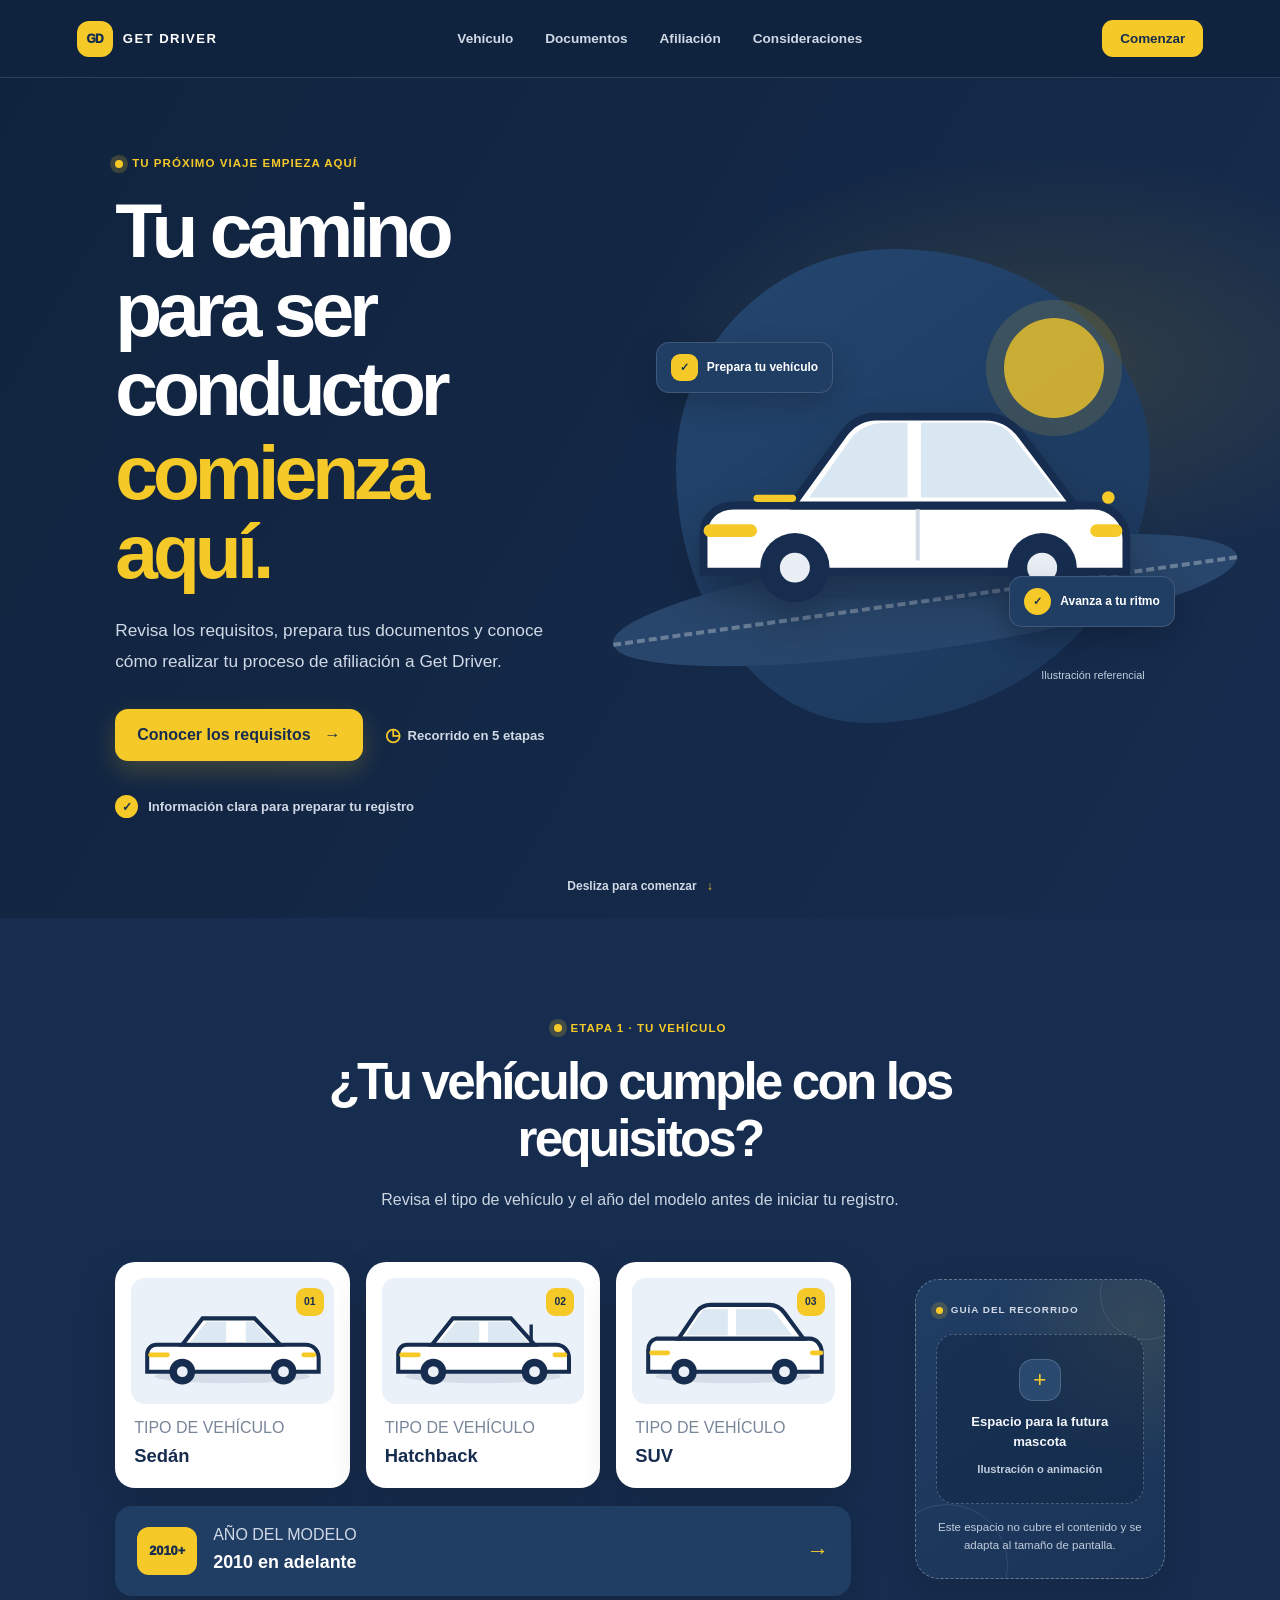
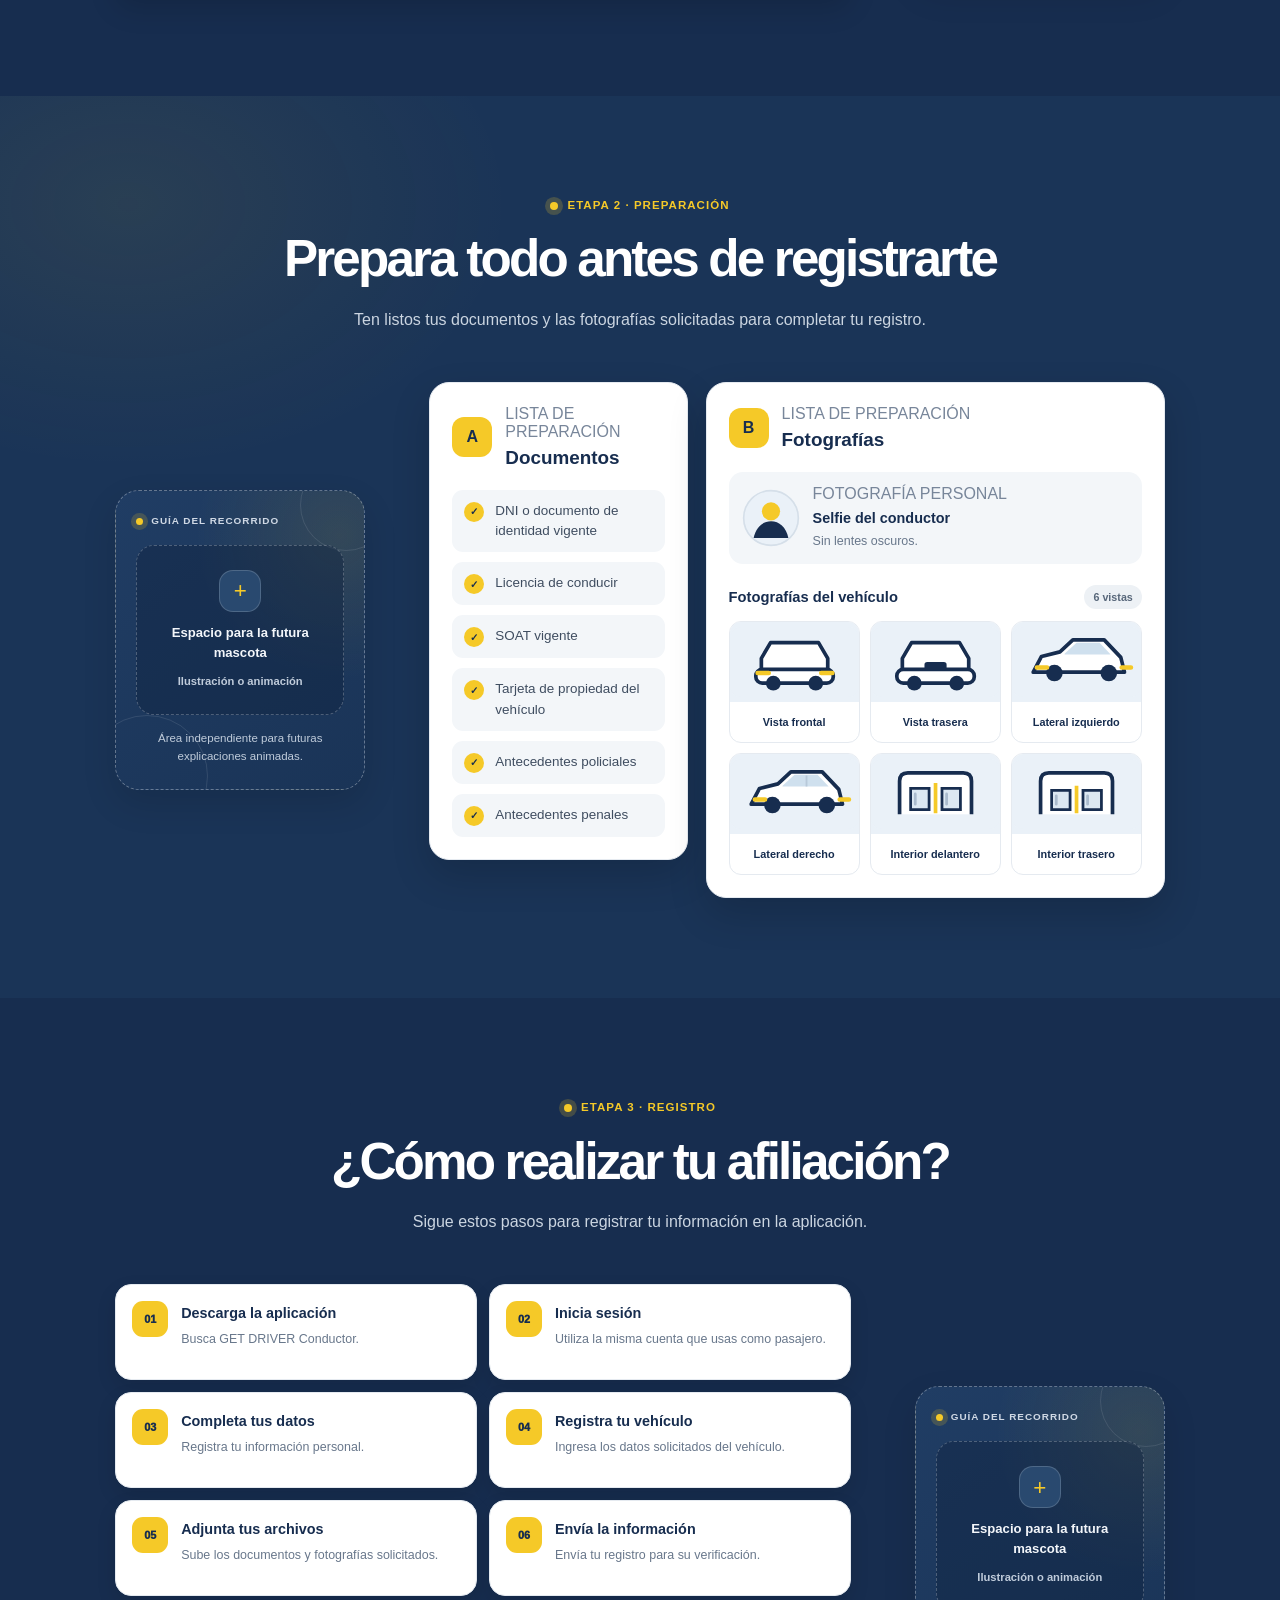
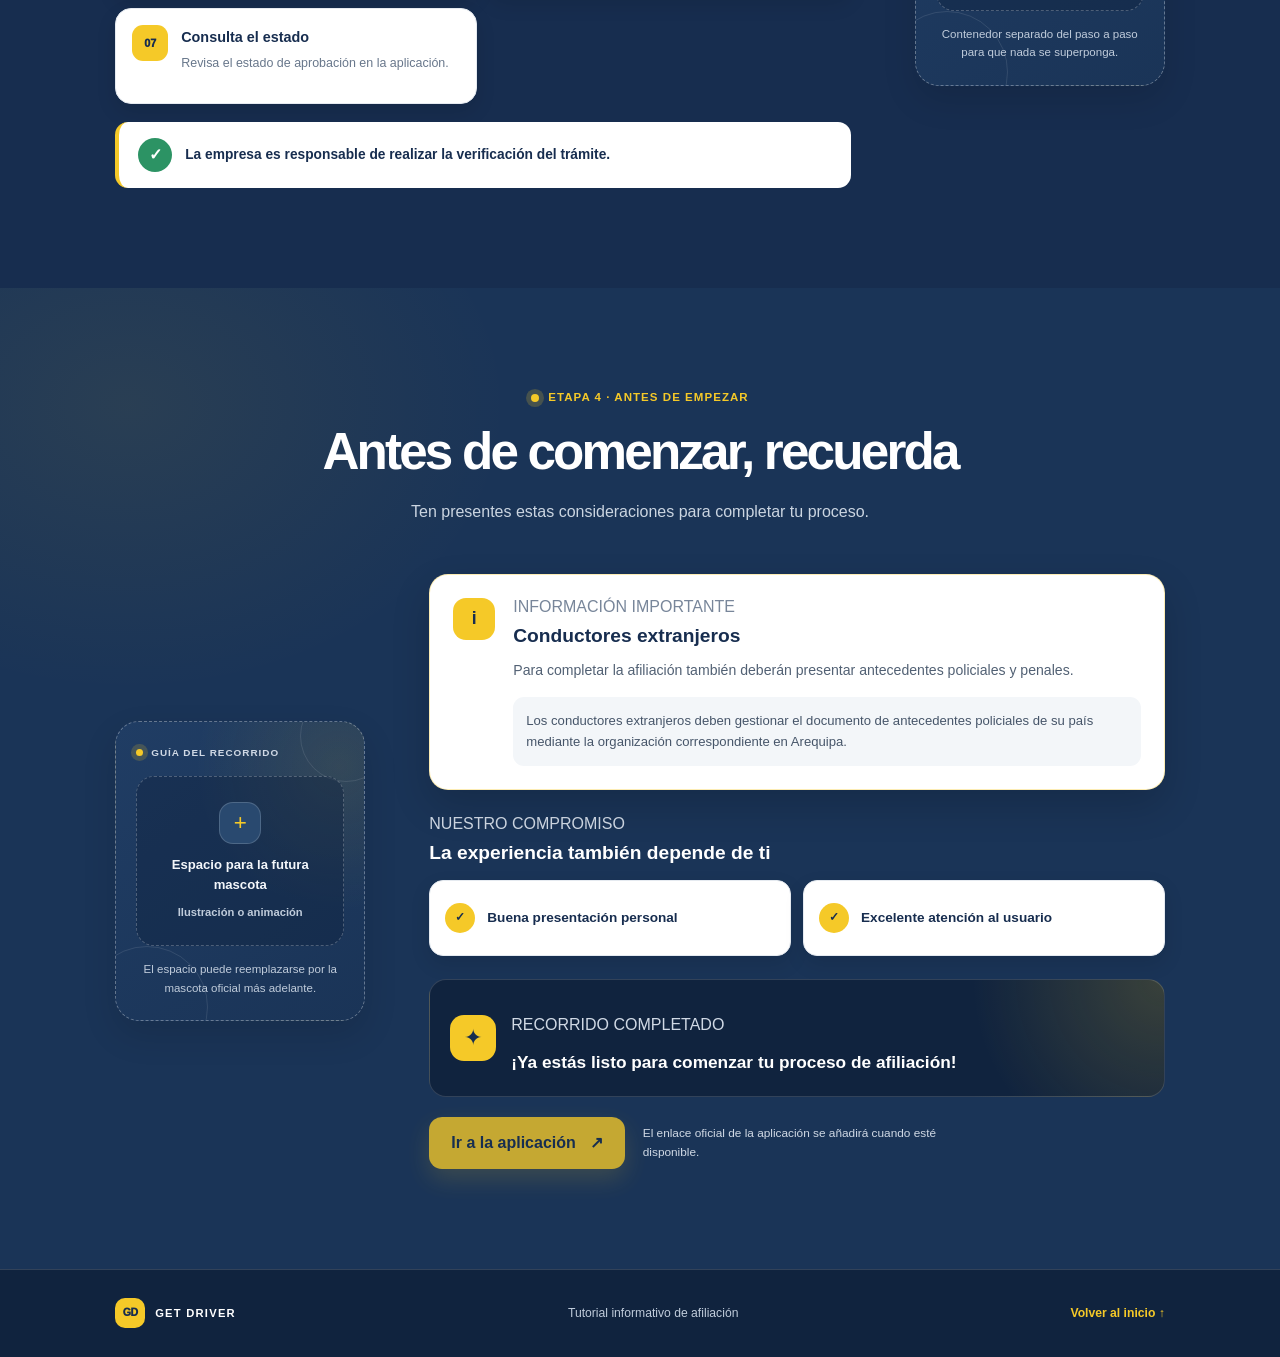
==== commit dda4b58e: "Update print statement from 'Hello' to 'Goodbye'" ====
--- a/Get driver/index.html
+++ b/Get driver/index.html
@@ -25,7 +25,7 @@
             <a href="#recuerda">Consideraciones</a>
         </nav>
 
-        <a class="header-cta" href="#inicio" data-start-link>Comenzar</a>
+        <a class="header-cta" href="#vehiculo" data-start-link>Comenzar</a>
 
         <div class="reading-progress" aria-hidden="true">
             <div class="reading-progress-bar" id="readingProgressBar"></div>
@@ -33,14 +33,16 @@
     </header>
 
     <main>
-        <!-- Inicio -->
+        <!-- Bienvenida -->
         <section class="hero section-anchor" id="inicio" data-stage="1">
-            <div class="hero-background-shape hero-shape-one"></div>
-            <div class="hero-background-shape hero-shape-two"></div>
-
             <div class="hero-content">
-                <p class="eyebrow"><span class="eyebrow-dot"></span> TU PRÓXIMO VIAJE EMPIEZA AQUÍ</p>
+                <p class="eyebrow">
+                    <span class="eyebrow-dot"></span>
+                    TU PRÓXIMO VIAJE EMPIEZA AQUÍ
+                </p>
+
                 <h1>Tu camino para ser conductor <span>comienza aquí.</span></h1>
+
                 <p class="hero-description">
                     Revisa los requisitos, prepara tus documentos y conoce cómo realizar
                     tu proceso de afiliación a Get Driver.
@@ -51,6 +53,7 @@
                         Conocer los requisitos
                         <span aria-hidden="true">→</span>
                     </a>
+
                     <span class="hero-duration">
                         <span aria-hidden="true">◷</span>
                         Recorrido en 5 etapas
@@ -66,27 +69,66 @@
             <div class="hero-art" aria-label="Ilustración simulada de un vehículo">
                 <div class="hero-sun"></div>
                 <div class="hero-road"></div>
+
+                <!-- Checkmark, no número, en la etiqueta de preparación -->
                 <div class="floating-label label-top">
-                    <span class="label-icon" aria-hidden="true">01</span>
+                    <span class="label-icon" aria-hidden="true">✓</span>
                     <span>Prepara tu vehículo</span>
                 </div>
 
-                <svg class="hero-car" viewBox="0 0 640 360" role="img" aria-labelledby="carTitle">
+                <svg
+                    class="hero-car"
+                    viewBox="0 0 640 360"
+                    role="img"
+                    aria-labelledby="carTitle"
+                >
                     <title id="carTitle">Ilustración de automóvil para Get Driver</title>
-                    <ellipse cx="320" cy="300" rx="230" ry="25" fill="#132744" opacity=".12"/>
-                    <path d="M92 205h457c23 0 42 19 42 42v42H54v-48c0-20 16-36 38-36Z"
-                          fill="#fff" stroke="#172D4F" stroke-width="10"/>
-                    <path d="m166 205 66-91c10-14 25-22 42-22h137c19 0 36 9 47 24l67 89Z"
-                          fill="#fff" stroke="#172D4F" stroke-width="10" stroke-linejoin="round"/>
-                    <path d="m242 119-54 76h125v-95h-28c-18 0-33 7-43 19Z" fill="#D9E7F2"/>
-                    <path d="M330 100v95h178l-62-78c-8-11-20-17-34-17Z" fill="#D9E7F2"/>
-                    <path d="M62 237h52M553 237h25" stroke="#F5C928" stroke-width="16" stroke-linecap="round"/>
+                    <ellipse
+                        cx="320"
+                        cy="300"
+                        rx="230"
+                        ry="25"
+                        fill="#132744"
+                        opacity=".12"
+                    />
+                    <path
+                        d="M92 205h457c23 0 42 19 42 42v42H54v-48c0-20 16-36 38-36Z"
+                        fill="#fff"
+                        stroke="#172D4F"
+                        stroke-width="10"
+                    />
+                    <path
+                        d="m166 205 66-91c10-14 25-22 42-22h137c19 0 36 9 47 24l67 89Z"
+                        fill="#fff"
+                        stroke="#172D4F"
+                        stroke-width="10"
+                        stroke-linejoin="round"
+                    />
+                    <path
+                        d="m242 119-54 76h125v-95h-28c-18 0-33 7-43 19Z"
+                        fill="#D9E7F2"
+                    />
+                    <path
+                        d="M330 100v95h178l-62-78c-8-11-20-17-34-17Z"
+                        fill="#D9E7F2"
+                    />
+                    <path
+                        d="M62 237h52M553 237h25"
+                        stroke="#F5C928"
+                        stroke-width="16"
+                        stroke-linecap="round"
+                    />
                     <path d="M326 210v65" stroke="#D3DCE6" stroke-width="5"/>
                     <circle cx="170" cy="284" r="44" fill="#172D4F"/>
                     <circle cx="170" cy="284" r="19" fill="#E8EEF4"/>
                     <circle cx="484" cy="284" r="44" fill="#172D4F"/>
                     <circle cx="484" cy="284" r="19" fill="#E8EEF4"/>
-                    <path d="M122 196h45" stroke="#F5C928" stroke-width="9" stroke-linecap="round"/>
+                    <path
+                        d="M122 196h45"
+                        stroke="#F5C928"
+                        stroke-width="9"
+                        stroke-linecap="round"
+                    />
                     <circle cx="568" cy="195" r="8" fill="#F5C928"/>
                 </svg>
 
@@ -104,83 +146,139 @@
             </a>
         </section>
 
-        <!-- Etapa 2: Vehículo -->
+        <!-- Etapa 1: vehículo -->
         <section class="journey-section section-anchor" id="vehiculo" data-stage="2">
             <div class="section-heading">
-                <p class="eyebrow"><span class="eyebrow-dot"></span> ETAPA 1 · TU VEHÍCULO</p>
+                <p class="eyebrow">
+                    <span class="eyebrow-dot"></span>
+                    ETAPA 1 · TU VEHÍCULO
+                </p>
+
                 <h2>¿Tu vehículo cumple con los requisitos?</h2>
-                <p>Revisa el tipo de vehículo y el año del modelo antes de iniciar tu registro.</p>
+                <p>
+                    Revisa el tipo de vehículo y el año del modelo antes de iniciar
+                    tu registro.
+                </p>
             </div>
 
             <div class="alternating-layout">
                 <div class="section-main">
                     <div class="vehicle-grid">
                         <article class="vehicle-card">
-                            <div class="vehicle-art vehicle-art-sedan">
+                            <div class="vehicle-art">
                                 <svg viewBox="0 0 300 150" role="img" aria-label="Ilustración de un sedán">
                                     <ellipse cx="150" cy="128" rx="115" ry="10" fill="#172D4F" opacity=".1"/>
-                                    <path d="M38 81h221c11 0 19 9 19 20v20H24V95c0-8 6-14 14-14Z"
-                                          fill="#fff" stroke="#172D4F" stroke-width="6"/>
-                                    <path d="m76 81 30-39h77l38 39Z" fill="#fff" stroke="#172D4F" stroke-width="6"/>
+                                    <path
+                                        d="M38 81h221c11 0 19 9 19 20v20H24V95c0-8 6-14 14-14Z"
+                                        fill="#fff"
+                                        stroke="#172D4F"
+                                        stroke-width="6"
+                                    />
+                                    <path
+                                        d="m76 81 30-39h77l38 39Z"
+                                        fill="#fff"
+                                        stroke="#172D4F"
+                                        stroke-width="6"
+                                    />
                                     <path d="m112 47-24 30h53V47Zm58 0v30h39l-27-30Z" fill="#DCE8F2"/>
                                     <circle cx="76" cy="121" r="19" fill="#172D4F"/>
                                     <circle cx="226" cy="121" r="19" fill="#172D4F"/>
                                     <circle cx="76" cy="121" r="8" fill="#EAF0F5"/>
                                     <circle cx="226" cy="121" r="8" fill="#EAF0F5"/>
-                                    <path d="M29 96h25m202 0h15" stroke="#F5C928" stroke-width="7" stroke-linecap="round"/>
+                                    <path
+                                        d="M29 96h25m202 0h15"
+                                        stroke="#F5C928"
+                                        stroke-width="7"
+                                        stroke-linecap="round"
+                                    />
                                 </svg>
                             </div>
+
                             <div class="vehicle-card-copy">
                                 <span class="card-kicker">TIPO DE VEHÍCULO</span>
                                 <h3>Sedán</h3>
                             </div>
+
                             <span class="vehicle-card-index">01</span>
                         </article>
 
                         <article class="vehicle-card">
-                            <div class="vehicle-art vehicle-art-hatchback">
+                            <div class="vehicle-art">
                                 <svg viewBox="0 0 300 150" role="img" aria-label="Ilustración de un hatchback">
                                     <ellipse cx="150" cy="128" rx="115" ry="10" fill="#172D4F" opacity=".1"/>
-                                    <path d="M37 81h221c11 0 19 9 19 20v20H24V95c0-8 6-14 13-14Z"
-                                          fill="#fff" stroke="#172D4F" stroke-width="6"/>
-                                    <path d="m74 81 31-39h86l35 39Z" fill="#fff" stroke="#172D4F" stroke-width="6"/>
+                                    <path
+                                        d="M37 81h221c11 0 19 9 19 20v20H24V95c0-8 6-14 13-14Z"
+                                        fill="#fff"
+                                        stroke="#172D4F"
+                                        stroke-width="6"
+                                    />
+                                    <path
+                                        d="m74 81 31-39h86l35 39Z"
+                                        fill="#fff"
+                                        stroke="#172D4F"
+                                        stroke-width="6"
+                                    />
                                     <path d="m110 47-25 30h59V47Zm47 0v30h59l-26-30Z" fill="#DCE8F2"/>
                                     <path d="M221 51v31" stroke="#172D4F" stroke-width="5"/>
                                     <circle cx="76" cy="121" r="19" fill="#172D4F"/>
                                     <circle cx="226" cy="121" r="19" fill="#172D4F"/>
                                     <circle cx="76" cy="121" r="8" fill="#EAF0F5"/>
                                     <circle cx="226" cy="121" r="8" fill="#EAF0F5"/>
-                                    <path d="M29 96h25m202 0h15" stroke="#F5C928" stroke-width="7" stroke-linecap="round"/>
+                                    <path
+                                        d="M29 96h25m202 0h15"
+                                        stroke="#F5C928"
+                                        stroke-width="7"
+                                        stroke-linecap="round"
+                                    />
                                 </svg>
                             </div>
+
                             <div class="vehicle-card-copy">
                                 <span class="card-kicker">TIPO DE VEHÍCULO</span>
                                 <h3>Hatchback</h3>
                             </div>
+
                             <span class="vehicle-card-index">02</span>
                         </article>
 
                         <article class="vehicle-card">
-                            <div class="vehicle-art vehicle-art-suv">
+                            <div class="vehicle-art">
                                 <svg viewBox="0 0 300 150" role="img" aria-label="Ilustración de una SUV">
                                     <ellipse cx="150" cy="128" rx="115" ry="10" fill="#172D4F" opacity=".1"/>
-                                    <path d="M36 72h227c10 0 18 9 18 20v29H24V89c0-9 5-15 12-17Z"
-                                          fill="#fff" stroke="#172D4F" stroke-width="6"/>
-                                    <path d="m69 72 27-40c5-7 12-10 21-10h86c9 0 18 5 23 12l28 38Z"
-                                          fill="#fff" stroke="#172D4F" stroke-width="6"/>
-                                    <path d="m105 29-25 38h62V28h-17c-9 0-15 0-20 1Zm49-1v39h83l-24-32c-3-4-7-7-13-7Z"
-                                          fill="#DCE8F2"/>
+                                    <path
+                                        d="M36 72h227c10 0 18 9 18 20v29H24V89c0-9 5-15 12-17Z"
+                                        fill="#fff"
+                                        stroke="#172D4F"
+                                        stroke-width="6"
+                                    />
+                                    <path
+                                        d="m69 72 27-40c5-7 12-10 21-10h86c9 0 18 5 23 12l28 38Z"
+                                        fill="#fff"
+                                        stroke="#172D4F"
+                                        stroke-width="6"
+                                    />
+                                    <path
+                                        d="m105 29-25 38h62V28h-17c-9 0-15 0-20 1Zm49-1v39h83l-24-32c-3-4-7-7-13-7Z"
+                                        fill="#DCE8F2"
+                                    />
                                     <circle cx="77" cy="121" r="19" fill="#172D4F"/>
                                     <circle cx="226" cy="121" r="19" fill="#172D4F"/>
                                     <circle cx="77" cy="121" r="8" fill="#EAF0F5"/>
                                     <circle cx="226" cy="121" r="8" fill="#EAF0F5"/>
-                                    <path d="M29 93h24m214 0h13" stroke="#F5C928" stroke-width="7" stroke-linecap="round"/>
+                                    <path
+                                        d="M29 93h24m214 0h13"
+                                        stroke="#F5C928"
+                                        stroke-width="7"
+                                        stroke-linecap="round"
+                                    />
                                 </svg>
                             </div>
+
                             <div class="vehicle-card-copy">
                                 <span class="card-kicker">TIPO DE VEHÍCULO</span>
                                 <h3>SUV</h3>
                             </div>
+
                             <span class="vehicle-card-index">03</span>
                         </article>
                     </div>
@@ -205,17 +303,26 @@
                         <span>Espacio para la futura mascota</span>
                         <small>Ilustración o animación</small>
                     </div>
-                    <p class="mascot-caption">Este espacio no cubre el contenido y se adapta al tamaño de pantalla.</p>
+                    <p class="mascot-caption">
+                        Este espacio no cubre el contenido y se adapta al tamaño de pantalla.
+                    </p>
                 </aside>
             </div>
         </section>
 
-        <!-- Etapa 3: Documentos y fotografías -->
+        <!-- Etapa 2: documentos y fotografías -->
         <section class="journey-section section-anchor section-tinted" id="preparacion" data-stage="3">
             <div class="section-heading">
-                <p class="eyebrow"><span class="eyebrow-dot"></span> ETAPA 2 · PREPARACIÓN</p>
+                <p class="eyebrow">
+                    <span class="eyebrow-dot"></span>
+                    ETAPA 2 · PREPARACIÓN
+                </p>
+
                 <h2>Prepara todo antes de registrarte</h2>
-                <p>Ten listos tus documentos y las fotografías solicitadas para completar tu registro.</p>
+                <p>
+                    Ten listos tus documentos y las fotografías solicitadas para
+                    completar tu registro.
+                </p>
             </div>
 
             <div class="alternating-layout layout-mascot-left">
@@ -229,7 +336,9 @@
                         <span>Espacio para la futura mascota</span>
                         <small>Ilustración o animación</small>
                     </div>
-                    <p class="mascot-caption">Área independiente para futuras explicaciones animadas.</p>
+                    <p class="mascot-caption">
+                        Área independiente para futuras explicaciones animadas.
+                    </p>
                 </aside>
 
                 <div class="section-main">
@@ -269,7 +378,7 @@
                                         <circle cx="35" cy="27" r="11" fill="#F5C928"/>
                                         <path d="M14 59c3-13 11-20 21-20s18 7 21 20" fill="#172D4F"/>
                                         <circle cx="35" cy="35" r="33" fill="none" stroke="#D5DFE9" stroke-width="2"/>
-                                      </svg>
+                                    </svg>
                                 </div>
                                 <div>
                                     <span class="card-kicker">FOTOGRAFÍA PERSONAL</span>
@@ -289,7 +398,6 @@
                                         <svg viewBox="0 0 140 76" aria-hidden="true">
                                             <rect width="140" height="76" rx="12" fill="#EAF1F8"/>
                                             <path d="M34 52V34l10-17h52l10 17v18" fill="#fff" stroke="#172D4F" stroke-width="4" stroke-linejoin="round"/>
-                                            <path d="M44 34h52M53 20l-7 14m41-14 7 14" stroke="#B8C9D9" stroke-width="3"/>
                                             <rect x="28" y="46" width="84" height="15" rx="7" fill="#fff" stroke="#172D4F" stroke-width="4"/>
                                             <circle cx="47" cy="61" r="8" fill="#172D4F"/>
                                             <circle cx="93" cy="61" r="8" fill="#172D4F"/>
@@ -304,12 +412,10 @@
                                         <svg viewBox="0 0 140 76" aria-hidden="true">
                                             <rect width="140" height="76" rx="12" fill="#EAF1F8"/>
                                             <path d="M34 52V34l10-17h52l10 17v18" fill="#fff" stroke="#172D4F" stroke-width="4" stroke-linejoin="round"/>
-                                            <path d="M44 34h52M53 20l-7 14m41-14 7 14" stroke="#B8C9D9" stroke-width="3"/>
                                             <rect x="28" y="46" width="84" height="15" rx="7" fill="#fff" stroke="#172D4F" stroke-width="4"/>
+                                            <rect x="58" y="38" width="24" height="9" rx="3" fill="#172D4F"/>
                                             <circle cx="47" cy="61" r="8" fill="#172D4F"/>
                                             <circle cx="93" cy="61" r="8" fill="#172D4F"/>
-                                            <rect x="58" y="38" width="24" height="9" rx="3" fill="#172D4F"/>
-                                            <path d="M30 50h12m69 0h-12" stroke="#F5C928" stroke-width="5" stroke-linecap="round"/>
                                         </svg>
                                     </div>
                                     <span>Vista trasera</span>
@@ -321,7 +427,6 @@
                                             <rect width="140" height="76" rx="12" fill="#EAF1F8"/>
                                             <path d="m23 49 9-17 20-5 14-13h34l18 19 4 16H23Z" fill="#fff" stroke="#172D4F" stroke-width="4" stroke-linejoin="round"/>
                                             <path d="m57 29 13-12h25l12 13H57Z" fill="#CFE0EE"/>
-                                            <path d="M70 18v12" stroke="#B8C9D9" stroke-width="2"/>
                                             <circle cx="46" cy="50" r="9" fill="#172D4F"/>
                                             <circle cx="105" cy="50" r="9" fill="#172D4F"/>
                                             <path d="M27 44h11m91 0h-10" stroke="#F5C928" stroke-width="5" stroke-linecap="round"/>
@@ -377,10 +482,13 @@
             </div>
         </section>
 
-        <!-- Etapa 4: Proceso -->
+        <!-- Etapa 3: proceso -->
         <section class="journey-section section-anchor" id="afiliacion" data-stage="4">
             <div class="section-heading">
-                <p class="eyebrow"><span class="eyebrow-dot"></span> ETAPA 3 · REGISTRO</p>
+                <p class="eyebrow">
+                    <span class="eyebrow-dot"></span>
+                    ETAPA 3 · REGISTRO
+                </p>
                 <h2>¿Cómo realizar tu afiliación?</h2>
                 <p>Sigue estos pasos para registrar tu información en la aplicación.</p>
             </div>
@@ -390,31 +498,52 @@
                     <ol class="process-list">
                         <li>
                             <span class="process-number">01</span>
-                            <div><h3>Descarga la aplicación</h3><p>Busca GET DRIVER Conductor.</p></div>
+                            <div>
+                                <h3>Descarga la aplicación</h3>
+                                <p>Busca GET DRIVER Conductor.</p>
+                            </div>
                         </li>
                         <li>
                             <span class="process-number">02</span>
-                            <div><h3>Inicia sesión</h3><p>Utiliza la misma cuenta que usas como pasajero.</p></div>
+                            <div>
+                                <h3>Inicia sesión</h3>
+                                <p>Utiliza la misma cuenta que usas como pasajero.</p>
+                            </div>
                         </li>
                         <li>
                             <span class="process-number">03</span>
-                            <div><h3>Completa tus datos</h3><p>Registra tu información personal.</p></div>
+                            <div>
+                                <h3>Completa tus datos</h3>
+                                <p>Registra tu información personal.</p>
+                            </div>
                         </li>
                         <li>
                             <span class="process-number">04</span>
-                            <div><h3>Registra tu vehículo</h3><p>Ingresa los datos solicitados del vehículo.</p></div>
+                            <div>
+                                <h3>Registra tu vehículo</h3>
+                                <p>Ingresa los datos solicitados del vehículo.</p>
+                            </div>
                         </li>
                         <li>
                             <span class="process-number">05</span>
-                            <div><h3>Adjunta tus archivos</h3><p>Sube los documentos y fotografías solicitados.</p></div>
+                            <div>
+                                <h3>Adjunta tus archivos</h3>
+                                <p>Sube los documentos y fotografías solicitados.</p>
+                            </div>
                         </li>
                         <li>
                             <span class="process-number">06</span>
-                            <div><h3>Envía la información</h3><p>Envía tu registro para su verificación.</p></div>
+                            <div>
+                                <h3>Envía la información</h3>
+                                <p>Envía tu registro para su verificación.</p>
+                            </div>
                         </li>
                         <li>
                             <span class="process-number">07</span>
-                            <div><h3>Consulta el estado</h3><p>Revisa el estado de aprobación en la aplicación.</p></div>
+                            <div>
+                                <h3>Consulta el estado</h3>
+                                <p>Revisa el estado de aprobación en la aplicación.</p>
+                            </div>
                         </li>
                     </ol>
 
@@ -434,15 +563,20 @@
                         <span>Espacio para la futura mascota</span>
                         <small>Ilustración o animación</small>
                     </div>
-                    <p class="mascot-caption">Contenedor separado del paso a paso para que nada se superponga.</p>
+                    <p class="mascot-caption">
+                        Contenedor separado del paso a paso para que nada se superponga.
+                    </p>
                 </aside>
             </div>
         </section>
 
-        <!-- Etapa 5: Consideraciones finales -->
+        <!-- Etapa 4: consideraciones -->
         <section class="journey-section section-anchor section-tinted" id="recuerda" data-stage="5">
             <div class="section-heading">
-                <p class="eyebrow"><span class="eyebrow-dot"></span> ETAPA 4 · ANTES DE EMPEZAR</p>
+                <p class="eyebrow">
+                    <span class="eyebrow-dot"></span>
+                    ETAPA 4 · ANTES DE EMPEZAR
+                </p>
                 <h2>Antes de comenzar, recuerda</h2>
                 <p>Ten presentes estas consideraciones para completar tu proceso.</p>
             </div>
@@ -458,7 +592,9 @@
                         <span>Espacio para la futura mascota</span>
                         <small>Ilustración o animación</small>
                     </div>
-                    <p class="mascot-caption">El espacio puede reemplazarse por la mascota oficial más adelante.</p>
+                    <p class="mascot-caption">
+                        El espacio puede reemplazarse por la mascota oficial más adelante.
+                    </p>
                 </aside>
 
                 <div class="section-main">
@@ -468,13 +604,13 @@
                             <span class="card-kicker">INFORMACIÓN IMPORTANTE</span>
                             <h3>Conductores extranjeros</h3>
                             <p>
-                                Para completar la afiliación también deberán presentar antecedentes
-                                policiales y penales.
+                                Para completar la afiliación también deberán presentar
+                                antecedentes policiales y penales.
                             </p>
                             <p class="foreign-note">
-                                Los conductores extranjeros deben gestionar el documento de
-                                antecedentes policiales de su país mediante la organización
-                                correspondiente en Arequipa.
+                                Los conductores extranjeros deben gestionar el documento
+                                de antecedentes policiales de su país mediante la
+                                organización correspondiente en Arequipa.
                             </p>
                         </div>
                     </section>
@@ -482,6 +618,7 @@
                     <section class="commitment-section">
                         <span class="card-kicker">NUESTRO COMPROMISO</span>
                         <h3>La experiencia también depende de ti</h3>
+
                         <div class="commitment-grid">
                             <div class="commitment-card">
                                 <span class="commitment-check" aria-hidden="true">✓</span>
@@ -525,4 +662,4 @@
         <a href="#inicio" class="back-to-top">Volver al inicio ↑</a>
     </footer>
 </body>
-</html>+</html>
